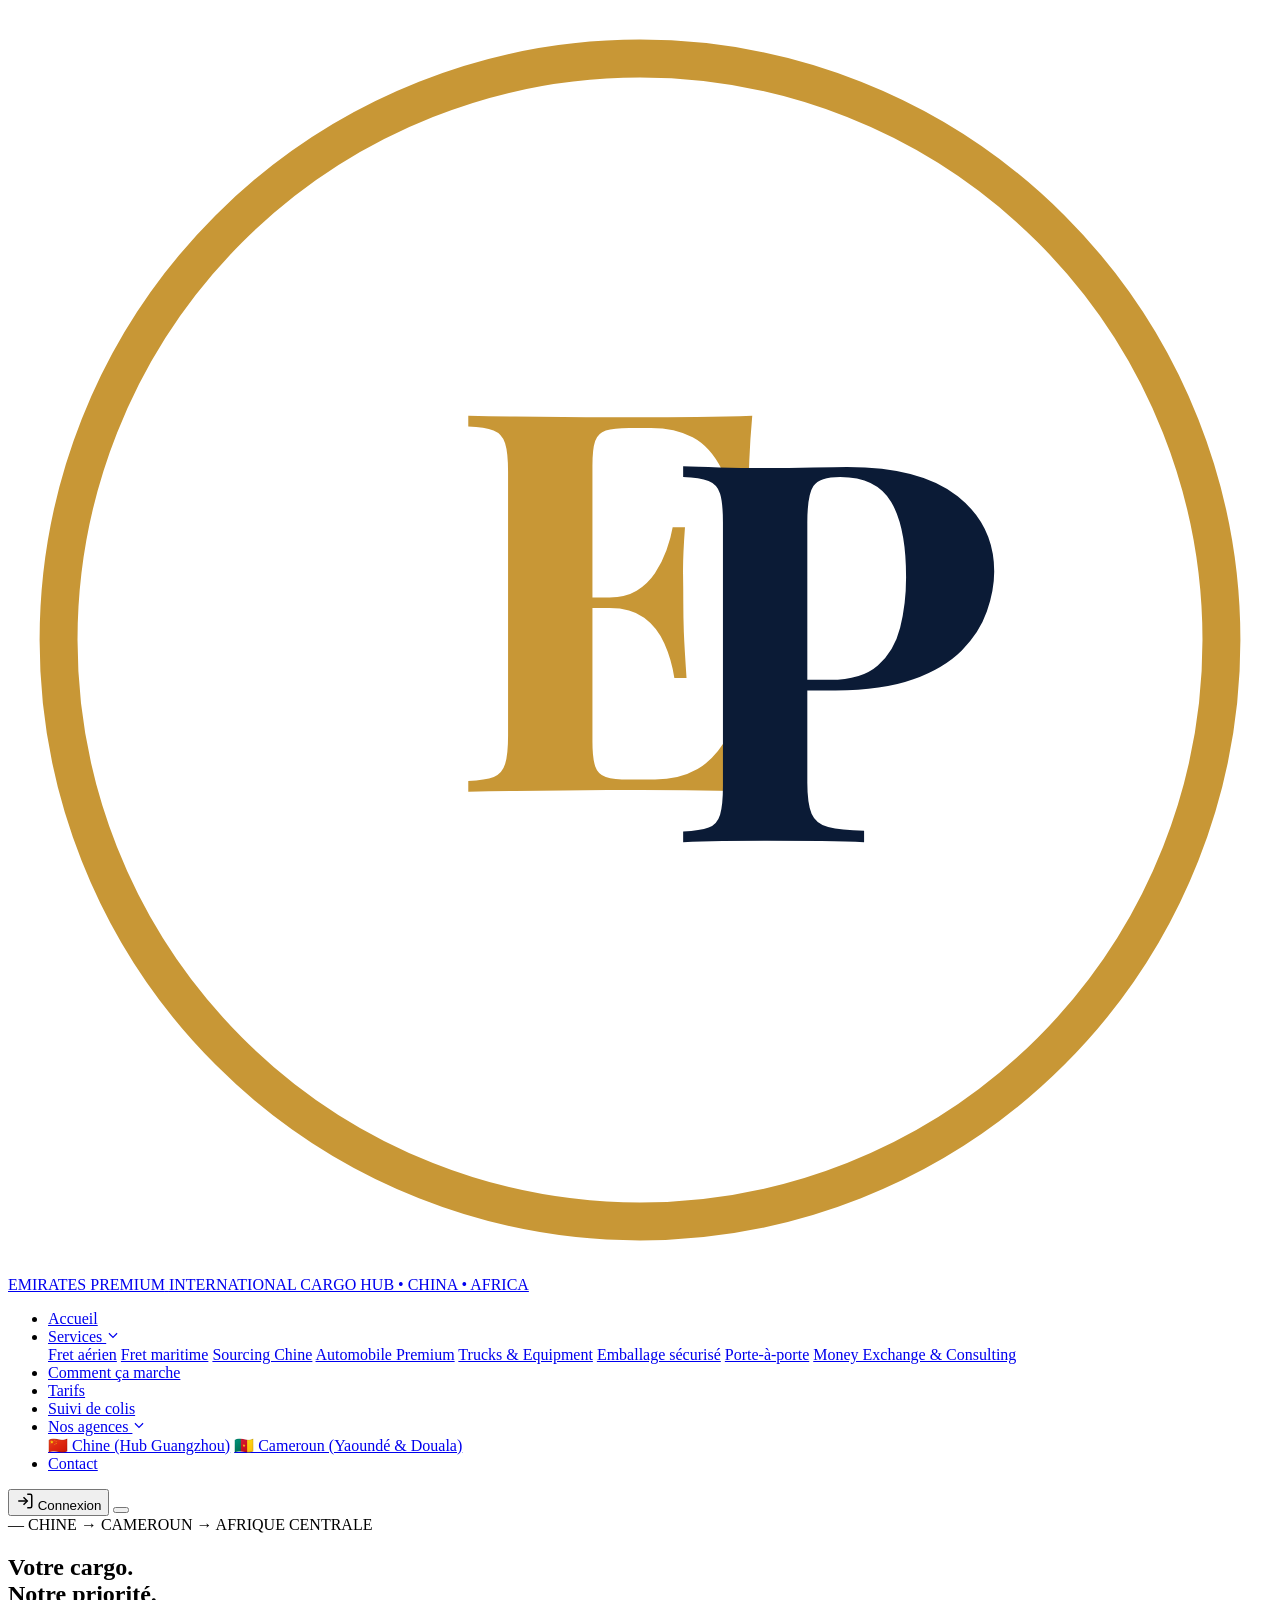
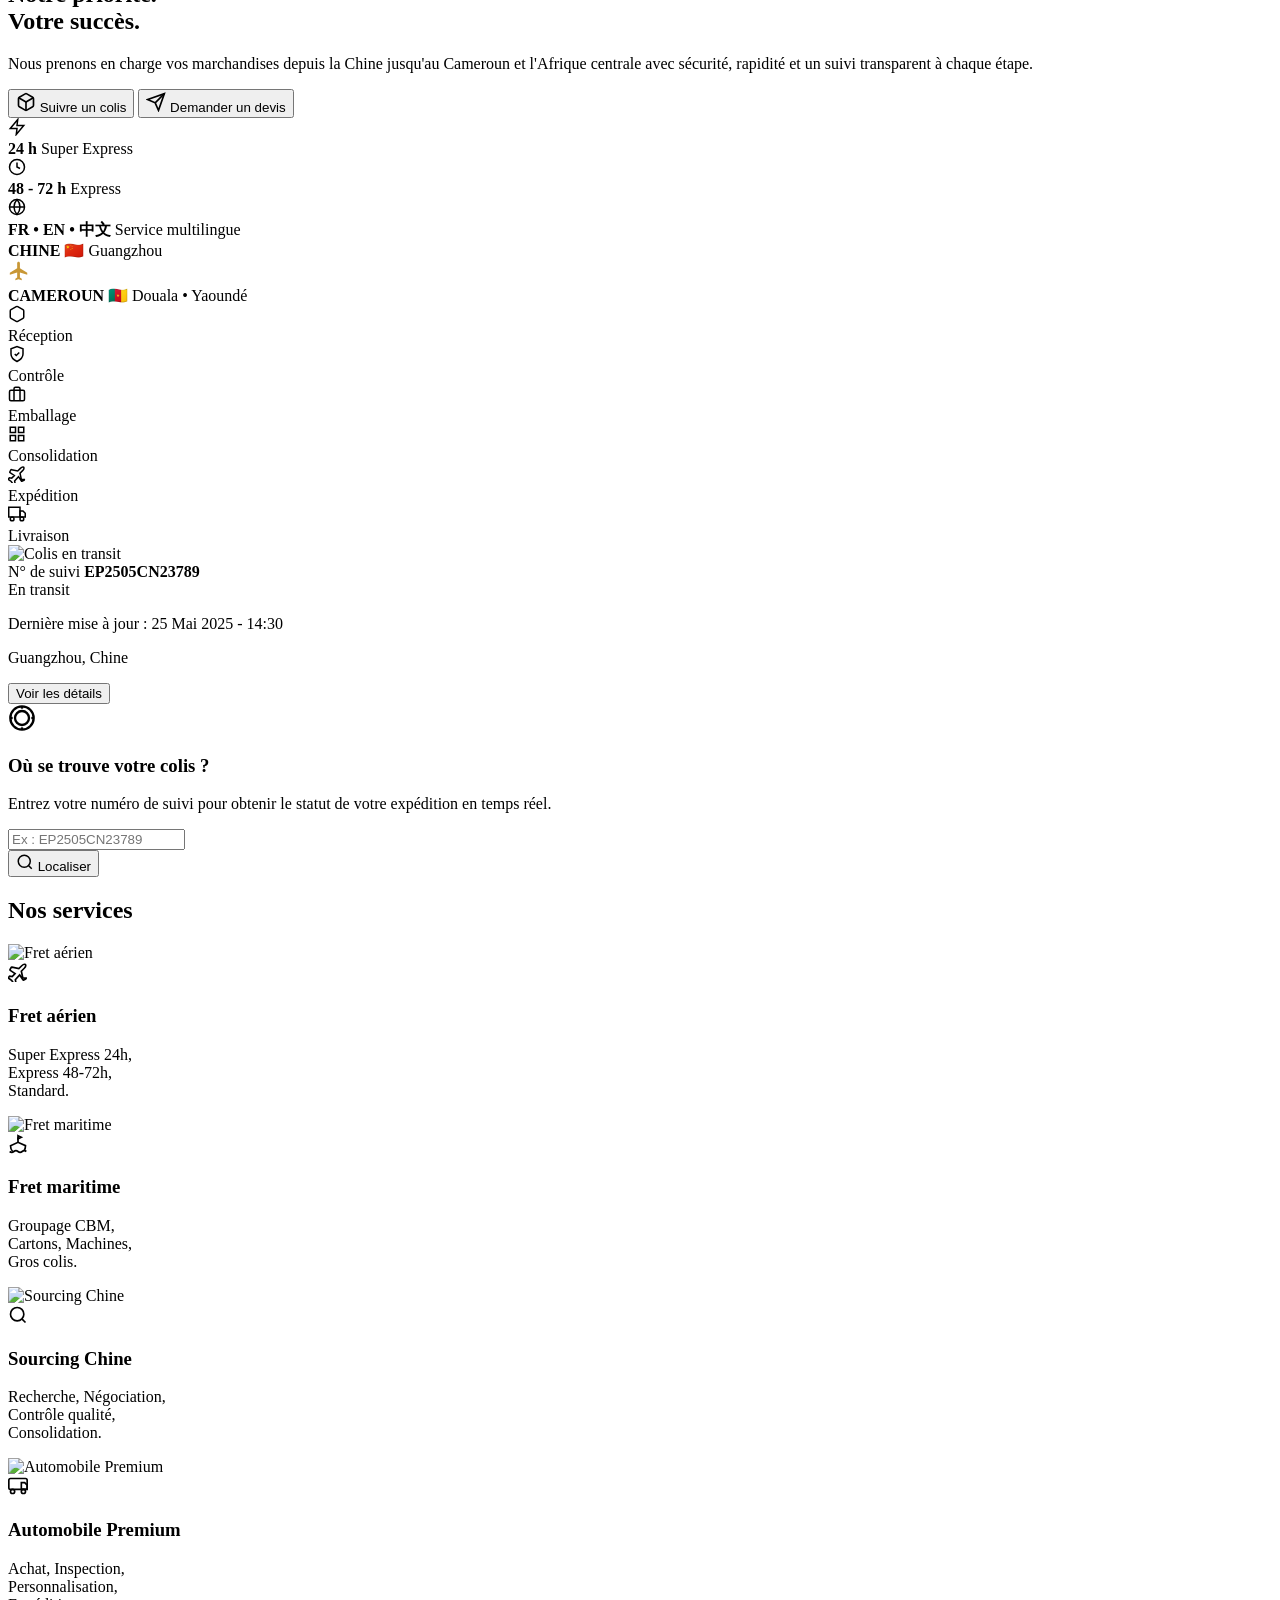
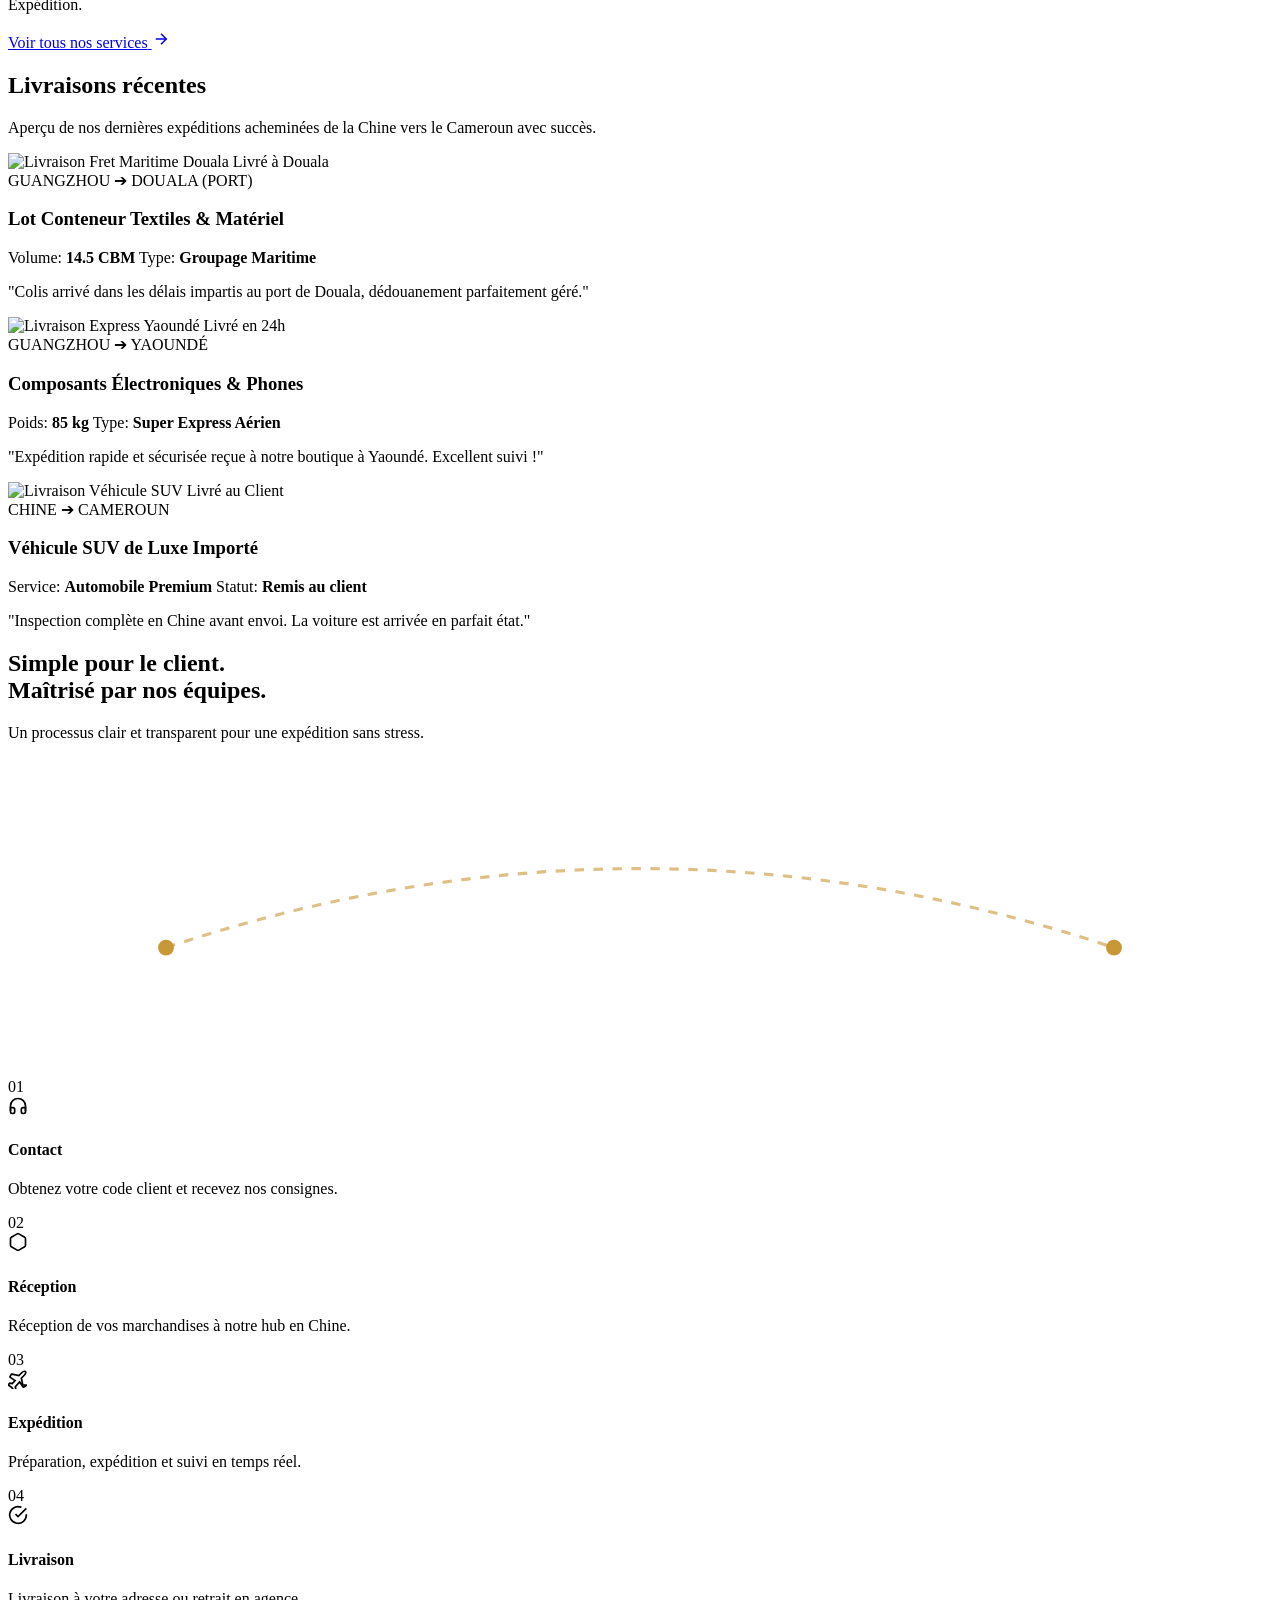
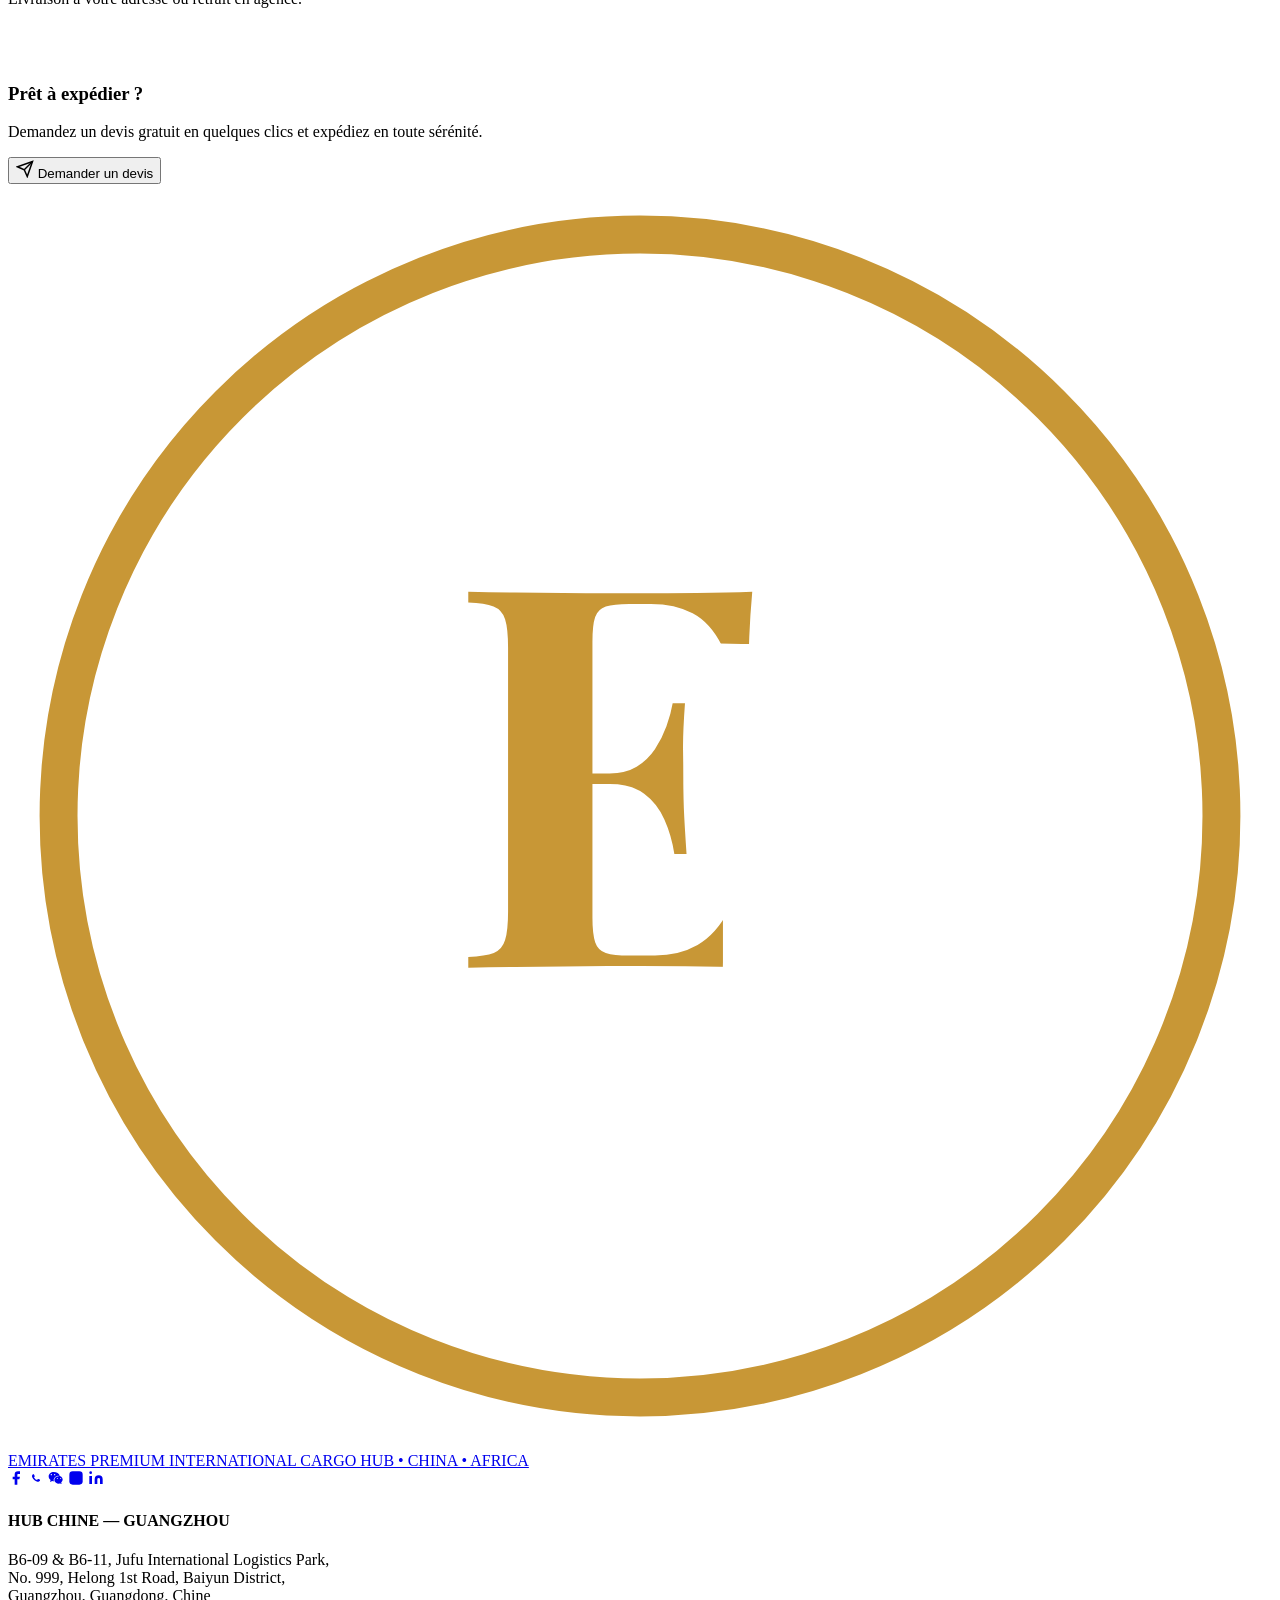
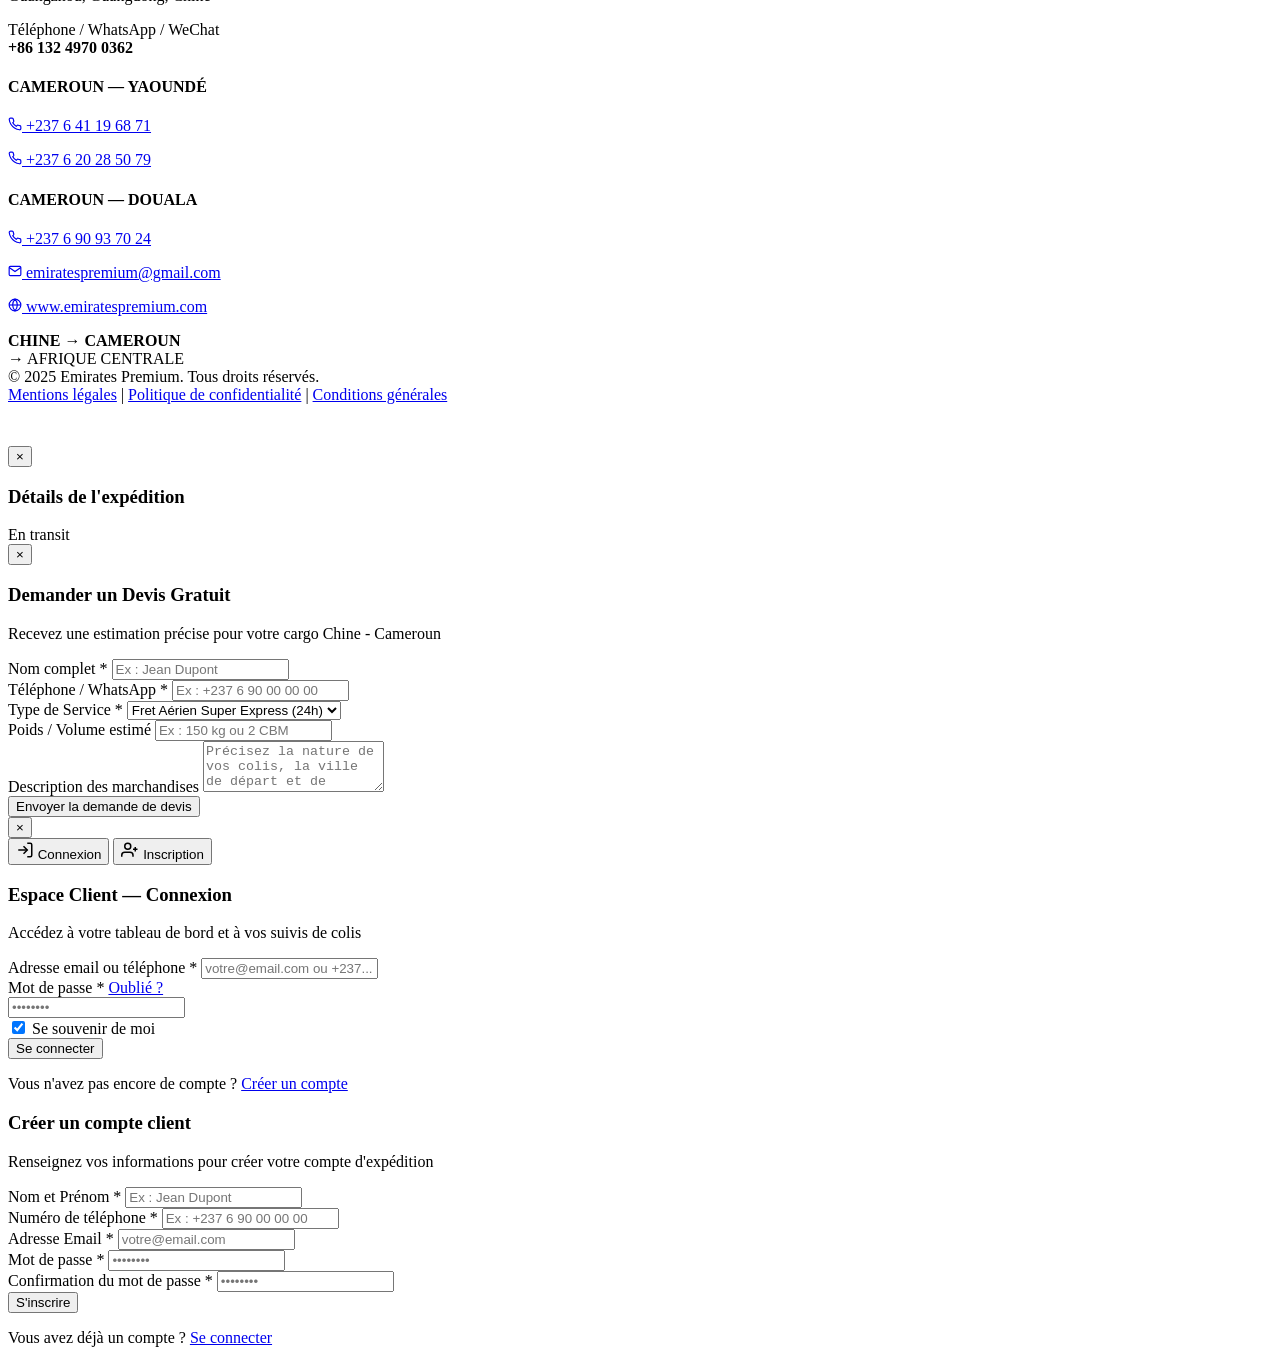
==== index.html @ 415ed6c8 "Add files via upload" ====
<!DOCTYPE html>
<html lang="fr">
<head>
  <meta charset="UTF-8">
  <meta name="viewport" content="width=device-width, initial-scale=1.0">
  <title>Emirates Premium - International Cargo Hub | Chine - Cameroun - Afrique Centrale</title>
  <meta name="description" content="Transit et fret de marchandises Chine-Cameroun et Afrique Centrale. Fret aérien, fret maritime, sourcing, transport automobile et livraison porte-à-porte.">
  
  <!-- Fonts Google -->
  <link rel="preconnect" href="https://fonts.googleapis.com">
  <link rel="preconnect" href="https://fonts.gstatic.com" crossorigin>
  <link href="https://fonts.googleapis.com/css2?family=Playfair+Display:ital,wght@0,600;0,700;0,800;1,600&family=Plus+Jakarta+Sans:wght@400;500;600;700;800&family=Caveat:wght@600&display=swap" rel="stylesheet">
  
  <!-- CSS Principal -->
  <link rel="stylesheet" href="css/style.css">
</head>
<body>

  <!-- ================= HEADER / NAVBAR ================= -->
  <header class="navbar-header" id="navbar">
    <div class="container nav-container">
      <a href="#" class="brand-logo">
        <div class="logo-monogram">
          <svg viewBox="0 0 100 100" class="ep-logo-svg">
            <circle cx="50" cy="50" r="46" fill="none" stroke="#C89736" stroke-width="3"/>
            <text x="35" y="62" font-family="'Playfair Display', serif" font-weight="700" font-size="42" fill="#C89736">E</text>
            <text x="52" y="66" font-family="'Playfair Display', serif" font-weight="700" font-size="42" fill="#0B1B36">P</text>
          </svg>
        </div>
        <div class="logo-text-group">
          <span class="brand-title">EMIRATES PREMIUM</span>
          <span class="brand-subtitle">INTERNATIONAL CARGO HUB • CHINA • AFRICA</span>
        </div>
      </a>

      <nav class="nav-menu" id="navMenu">
        <ul class="nav-list">
          <li class="nav-item active"><a href="index.html" class="nav-link">Accueil</a></li>
          <li class="nav-item dropdown">
            <a href="services.html" class="nav-link">Services <svg class="dropdown-icon" viewBox="0 0 24 24" width="14" height="14"><path fill="none" stroke="currentColor" stroke-width="2" d="M19 9l-7 7-7-7"/></svg></a>
            <div class="dropdown-menu">
              <a href="services.html#fret-aerien">Fret aérien</a>
              <a href="services.html#fret-maritime">Fret maritime</a>
              <a href="services.html#sourcing">Sourcing Chine</a>
              <a href="services.html#automobile">Automobile Premium</a>
              <a href="services.html#trucks">Trucks & Equipment</a>
              <a href="services.html#emballage">Emballage sécurisé</a>
              <a href="services.html#porte-a-porte">Porte-à-porte</a>
              <a href="services.html#consulting">Money Exchange & Consulting</a>
            </div>
          </li>
          <li class="nav-item"><a href="comment-ca-marche.html" class="nav-link">Comment ça marche</a></li>
          <li class="nav-item"><a href="tarifs.html" class="nav-link">Tarifs</a></li>
          <li class="nav-item"><a href="suivi.html" class="nav-link">Suivi de colis</a></li>
          <li class="nav-item dropdown">
            <a href="#" class="nav-link">Nos agences <svg class="dropdown-icon" viewBox="0 0 24 24" width="14" height="14"><path fill="none" stroke="currentColor" stroke-width="2" d="M19 9l-7 7-7-7"/></svg></a>
            <div class="dropdown-menu">
              <a href="adresse-chine.html">🇨🇳 Chine (Hub Guangzhou)</a>
              <a href="agences.html">🇨🇲 Cameroun (Yaoundé & Douala)</a>
            </div>
          </li>
          <li class="nav-item"><a href="#contact" class="nav-link">Contact</a></li>
        </ul>
      </nav>

      <div class="nav-actions">
        <button class="btn btn-navy btn-espace" id="btnConnexion" onclick="openAuthModal('login')">
          <svg viewBox="0 0 24 24" width="18" height="18" fill="none" stroke="currentColor" stroke-width="2"><path d="M15 3h4a2 2 0 0 1 2 2v14a2 2 0 0 1-2 2h-4"/><polyline points="10 17 15 12 10 7"/><line x1="15" y1="12" x2="3" y2="12"/></svg>
          <span>Connexion</span>
        </button>
        <button class="mobile-toggle" id="mobileToggle" aria-label="Toggle navigation">
          <span></span><span></span><span></span>
        </button>
      </div>
    </div>
  </header>

  <!-- ================= HERO SECTION ================= -->
  <section class="hero-section" id="accueil">
    <div class="hero-bg-overlay"></div>
    <div class="container hero-container">
      <div class="hero-grid">
        
        <!-- Left Hero Content -->
        <div class="hero-content">
          <div class="route-badge">
            <span class="dash">—</span> CHINE <span class="arrow">→</span> CAMEROUN <span class="arrow">→</span> AFRIQUE CENTRALE
          </div>

          <h1 class="hero-title">
            Votre cargo.<br>
            Notre priorité.<br>
            <span class="text-gold-gradient">Votre succès.</span>
          </h1>

          <p class="hero-description">
            Nous prenons en charge vos marchandises depuis la Chine jusqu'au Cameroun et l'Afrique centrale avec sécurité, rapidité et un suivi transparent à chaque étape.
          </p>

          <div class="hero-cta-group">
            <button class="btn btn-gold btn-hero" onclick="scrollToSearch()">
              <svg viewBox="0 0 24 24" width="20" height="20" fill="none" stroke="currentColor" stroke-width="2"><path d="M21 16V8a2 2 0 0 0-1-1.73l-7-4a2 2 0 0 0-2 0l-7 4A2 2 0 0 0 3 8v8a2 2 0 0 0 1 1.73l7 4a2 2 0 0 0 2 0l7-4A2 2 0 0 0 21 16z"/><polyline points="3.27 6.96 12 12.01 20.73 6.96"/><line x1="12" y1="22.08" x2="12" y2="12"/></svg>
              <span>Suivre un colis</span>
            </button>
            <button class="btn btn-outline-hero" onclick="openDevisModal()">
              <svg viewBox="0 0 24 24" width="20" height="20" fill="none" stroke="currentColor" stroke-width="2"><line x1="22" y1="2" x2="11" y2="13"/><polygon points="22 2 15 22 11 13 2 9 22 2"/></svg>
              <span>Demander un devis</span>
            </button>
          </div>

          <div class="hero-features-bar">
            <div class="feature-item">
              <div class="feature-icon-circle">
                <svg viewBox="0 0 24 24" width="18" height="18" fill="none" stroke="currentColor" stroke-width="2"><polygon points="13 2 3 14 12 14 11 22 21 10 12 10 13 2"/></svg>
              </div>
              <div class="feature-info">
                <strong>24 h</strong>
                <span>Super Express</span>
              </div>
            </div>
            
            <div class="feature-item">
              <div class="feature-icon-circle">
                <svg viewBox="0 0 24 24" width="18" height="18" fill="none" stroke="currentColor" stroke-width="2"><circle cx="12" cy="12" r="10"/><polyline points="12 6 12 12 16 14"/></svg>
              </div>
              <div class="feature-info">
                <strong>48 - 72 h</strong>
                <span>Express</span>
              </div>
            </div>

            <div class="feature-item">
              <div class="feature-icon-circle">
                <svg viewBox="0 0 24 24" width="18" height="18" fill="none" stroke="currentColor" stroke-width="2"><circle cx="12" cy="12" r="10"/><line x1="2" y1="12" x2="22" y2="12"/><path d="M12 2a15.3 15.3 0 0 1 4 10 15.3 15.3 0 0 1-4 10 15.3 15.3 0 0 1-4-10 15.3 15.3 0 0 1 4-10z"/></svg>
              </div>
              <div class="feature-info">
                <strong>FR • EN • 中文</strong>
                <span>Service multilingue</span>
              </div>
            </div>
          </div>
        </div>

        <!-- Right Hero Floating Tracking Card Widget -->
        <div class="hero-widget-wrapper">
          <div class="tracking-card-widget">
            
            <!-- Route Header Banner -->
            <div class="widget-route-header">
              <div class="route-point">
                <strong>CHINE 🇨🇳</strong>
                <span class="city">Guangzhou</span>
              </div>
              <div class="route-flight-path">
                <span class="dots"></span>
                <div class="plane-badge">
                  <svg viewBox="0 0 24 24" width="22" height="22" fill="#C89736"><path d="M21 16v-2l-8-5V3.5c0-.83-.67-1.5-1.5-1.5S10 2.67 10 3.5V9l-8 5v2l8-2.5V19l-2 1.5V22l3.5-1 3.5 1v-1.5L13 19v-5.5l8 2.5z"/></svg>
                </div>
                <span class="dots"></span>
              </div>
              <div class="route-point align-right">
                <strong>CAMEROUN 🇨🇲</strong>
                <span class="city">Douala • Yaoundé</span>
              </div>
            </div>

            <!-- Steps Icon Bar -->
            <div class="widget-steps-bar">
              <div class="step-icon-item active">
                <div class="icon-box"><svg viewBox="0 0 24 24" width="18" height="18" fill="none" stroke="currentColor" stroke-width="2"><path d="M21 16V8a2 2 0 0 0-1-1.73l-7-4a2 2 0 0 0-2 0l-7 4A2 2 0 0 0 3 8v8a2 2 0 0 0 1 1.73l7 4a2 2 0 0 0 2 0l7-4A2 2 0 0 0 21 16z"/></svg></div>
                <span>Réception</span>
              </div>
              <div class="step-icon-item active">
                <div class="icon-box"><svg viewBox="0 0 24 24" width="18" height="18" fill="none" stroke="currentColor" stroke-width="2"><path d="M12 22s8-4 8-10V5l-8-3-8 3v7c0 6 8 10 8 10z"/><polyline points="9 12 11 14 15 10"/></svg></div>
                <span>Contrôle</span>
              </div>
              <div class="step-icon-item active">
                <div class="icon-box"><svg viewBox="0 0 24 24" width="18" height="18" fill="none" stroke="currentColor" stroke-width="2"><rect x="2" y="7" width="20" height="14" rx="2" ry="2"/><path d="M16 21V5a2 2 0 0 0-2-2h-4a2 2 0 0 0-2 2v16"/></svg></div>
                <span>Emballage</span>
              </div>
              <div class="step-icon-item active">
                <div class="icon-box"><svg viewBox="0 0 24 24" width="18" height="18" fill="none" stroke="currentColor" stroke-width="2"><rect x="3" y="3" width="7" height="7"/><rect x="14" y="3" width="7" height="7"/><rect x="14" y="14" width="7" height="7"/><rect x="3" y="14" width="7" height="7"/></svg></div>
                <span>Consolidation</span>
              </div>
              <div class="step-icon-item current">
                <div class="icon-box"><svg viewBox="0 0 24 24" width="18" height="18" fill="none" stroke="currentColor" stroke-width="2"><path d="M17.8 19.2L16 11l3.5-3.5C21 6 21.5 4 21 3c-1-.5-3 0-4.5 1.5L13 8 4.8 6.2c-.5-.1-.9.1-1.1.5l-1.2 2.3c-.2.4-.1.9.2 1.1L8.5 14 5 17.5l-2.5-.5c-.4-.1-.8.1-1 .4l-.8 1c-.3.3-.2.8.1 1.1l3.5 2.5 2.5 3.5c.3.3.8.4 1.1.1l1-.8c.3-.2.5-.6.4-1l-.5-2.5L14 15.5l3.9 5.8c.2.3.7.4 1.1.2l2.3-1.2c.4-.2.6-.6.5-1.1z"/></svg></div>
                <span>Expédition</span>
              </div>
              <div class="step-icon-item">
                <div class="icon-box"><svg viewBox="0 0 24 24" width="18" height="18" fill="none" stroke="currentColor" stroke-width="2"><rect x="1" y="3" width="15" height="13"/><polygon points="16 8 20 8 23 11 23 16 16 16 16 8"/><circle cx="5.5" cy="18.5" r="2.5"/><circle cx="18.5" cy="18.5" r="2.5"/></svg></div>
                <span>Livraison</span>
              </div>
            </div>

            <!-- Active Shipment Status Card Snippet -->
            <div class="shipment-snippet">
              <div class="snippet-thumb">
                <img src="assets/images/cargo_ship_thumb.jpg" alt="Colis en transit" width="90" height="90">
              </div>
              <div class="snippet-details">
                <div class="snippet-header">
                  <div class="code-wrap">
                    <span class="label">N° de suivi</span>
                    <strong class="code">EP2505CN23789</strong>
                  </div>
                  <span class="badge-status">En transit</span>
                </div>
                <p class="last-update">Dernière mise à jour : 25 Mai 2025 - 14:30</p>
                <p class="update-location">Guangzhou, Chine</p>
              </div>
              <button class="btn btn-navy btn-sm btn-details" onclick="openDetailsModal('EP2505CN23789')">
                Voir les détails
              </button>
            </div>

          </div>
        </div>

      </div>
    </div>
  </section>

  <!-- ================= FLOATING SEARCH BAR SECTION ================= -->
  <div class="floating-search-wrapper" id="suivi">
    <div class="container">
      <div class="floating-search-card">
        <div class="search-icon-circle">
          <svg viewBox="0 0 24 24" width="28" height="28" fill="none" stroke="currentColor" stroke-width="2"><circle cx="12" cy="12" r="10"/><circle cx="12" cy="12" r="6"/><line x1="12" y1="2" x2="12" y2="4"/><line x1="12" y1="20" x2="12" y2="22"/><line x1="2" y1="12" x2="4" y2="12"/><line x1="20" y1="12" x2="22" y2="12"/></svg>
        </div>
        <div class="search-text">
          <h3>Où se trouve votre colis ?</h3>
          <p>Entrez votre numéro de suivi pour obtenir le statut de votre expédition en temps réel.</p>
        </div>
        <form class="search-form" onsubmit="handleSearch(event)">
          <div class="input-wrap">
            <input type="text" id="trackingInput" placeholder="Ex : EP2505CN23789" required autocomplete="off">
          </div>
          <button type="submit" class="btn btn-gold btn-search">
            <svg viewBox="0 0 24 24" width="18" height="18" fill="none" stroke="currentColor" stroke-width="2"><circle cx="11" cy="11" r="8"/><line x1="21" y1="21" x2="16.65" y2="16.65"/></svg>
            <span>Localiser</span>
          </button>
        </form>
      </div>
    </div>
  </div>

  <!-- ================= NOS SERVICES SECTION ================= -->
  <section class="services-section" id="services">
    <div class="container">
      
      <div class="section-title-wrap">
        <h2 class="section-title">Nos services</h2>
        <div class="title-underline"></div>
      </div>

      <div class="services-grid">
        
        <!-- Card 1: Fret aérien -->
        <div class="service-card">
          <div class="card-media">
            <img src="assets/images/service_air.jpg" alt="Fret aérien">
            <div class="card-badge-icon">
              <svg viewBox="0 0 24 24" width="20" height="20" fill="none" stroke="currentColor" stroke-width="2"><path d="M17.8 19.2L16 11l3.5-3.5C21 6 21.5 4 21 3c-1-.5-3 0-4.5 1.5L13 8 4.8 6.2c-.5-.1-.9.1-1.1.5l-1.2 2.3c-.2.4-.1.9.2 1.1L8.5 14 5 17.5l-2.5-.5c-.4-.1-.8.1-1 .4l-.8 1c-.3.3-.2.8.1 1.1l3.5 2.5 2.5 3.5c.3.3.8.4 1.1.1l1-.8c.3-.2.5-.6.4-1l-.5-2.5L14 15.5l3.9 5.8c.2.3.7.4 1.1.2l2.3-1.2c.4-.2.6-.6.5-1.1z"/></svg>
            </div>
          </div>
          <div class="card-body">
            <h3 class="card-title">Fret aérien</h3>
            <p class="card-text">Super Express 24h,<br>Express 48-72h,<br>Standard.</p>
          </div>
        </div>

        <!-- Card 2: Fret maritime -->
        <div class="service-card">
          <div class="card-media">
            <img src="assets/images/service_sea.jpg" alt="Fret maritime">
            <div class="card-badge-icon">
              <svg viewBox="0 0 24 24" width="20" height="20" fill="none" stroke="currentColor" stroke-width="2"><path d="M2 21c.6.5 1.2 1 2.5 1 2.5 0 2.5-2 5-2 2.5 0 2.5 2 5 2 2.5 0 2.5-2 5-2 1.3 0 1.9.5 2.5 1"/><path d="M19.38 20A11.6 11.6 0 0 0 21 14l-9-4-9 4c0 2.9 1 5.4 2.62 7"/><path d="M12 10V4"/><polygon points="12 2 16 4 12 6 12 2"/></svg>
            </div>
          </div>
          <div class="card-body">
            <h3 class="card-title">Fret maritime</h3>
            <p class="card-text">Groupage CBM,<br>Cartons, Machines,<br>Gros colis.</p>
          </div>
        </div>

        <!-- Card 3: Sourcing Chine -->
        <div class="service-card">
          <div class="card-media">
            <img src="assets/images/service_sourcing.jpg" alt="Sourcing Chine">
            <div class="card-badge-icon">
              <svg viewBox="0 0 24 24" width="20" height="20" fill="none" stroke="currentColor" stroke-width="2"><circle cx="11" cy="11" r="8"/><line x1="21" y1="21" x2="16.65" y2="16.65"/></svg>
            </div>
          </div>
          <div class="card-body">
            <h3 class="card-title">Sourcing Chine</h3>
            <p class="card-text">Recherche, Négociation,<br>Contrôle qualité,<br>Consolidation.</p>
          </div>
        </div>

        <!-- Card 4: Automobile Premium -->
        <div class="service-card">
          <div class="card-media">
            <img src="assets/images/service_auto.jpg" alt="Automobile Premium">
            <div class="card-badge-icon">
              <svg viewBox="0 0 24 24" width="20" height="20" fill="none" stroke="currentColor" stroke-width="2"><rect x="1" y="3" width="22" height="13" rx="2"/><polygon points="16 8 20 8 23 11 23 16 16 16 16 8"/><circle cx="5.5" cy="18.5" r="2.5"/><circle cx="18.5" cy="18.5" r="2.5"/></svg>
            </div>
          </div>
          <div class="card-body">
            <h3 class="card-title">Automobile Premium</h3>
            <p class="card-text">Achat, Inspection,<br>Personnalisation,<br>Expédition.</p>
          </div>
        </div>

      </div>

      <!-- Button Voir Tous Nos Services -->
      <div class="services-more-wrap">
        <a href="services.html" class="btn btn-gold btn-voir-plus">
          <span>Voir tous nos services</span>
          <svg viewBox="0 0 24 24" width="18" height="18" fill="none" stroke="currentColor" stroke-width="2"><line x1="5" y1="12" x2="19" y2="12"/><polyline points="12 5 19 12 12 19"/></svg>
        </a>
      </div>

    </div>
  </section>

  <!-- ================= LIVRAISONS RÉCENTES SECTION ================= -->
  <section class="deliveries-section">
    <div class="container">
      <div class="section-title-wrap">
        <h2 class="section-title">Livraisons récentes</h2>
        <p style="color: var(--color-gray-500); margin-top: 8px;">Aperçu de nos dernières expéditions acheminées de la Chine vers le Cameroun avec succès.</p>
        <div class="title-underline"></div>
      </div>

      <div class="deliveries-grid">
        <!-- Delivery Card 1 -->
        <div class="delivery-card">
          <div class="delivery-media">
            <img src="assets/images/service_sea.jpg" alt="Livraison Fret Maritime Douala">
            <span class="delivery-badge-status">Livré à Douala</span>
          </div>
          <div class="delivery-content">
            <div>
              <span class="delivery-route-tag">GUANGZHOU ➔ DOUALA (PORT)</span>
              <h3 class="delivery-title">Lot Conteneur Textiles & Matériel</h3>
              <div class="delivery-meta">
                <span>Volume: <strong>14.5 CBM</strong></span>
                <span>Type: <strong>Groupage Maritime</strong></span>
              </div>
            </div>
            <p class="delivery-quote">"Colis arrivé dans les délais impartis au port de Douala, dédouanement parfaitement géré."</p>
          </div>
        </div>

        <!-- Delivery Card 2 -->
        <div class="delivery-card">
          <div class="delivery-media">
            <img src="assets/images/service_air.jpg" alt="Livraison Express Yaoundé">
            <span class="delivery-badge-status gold">Livré en 24h</span>
          </div>
          <div class="delivery-content">
            <div>
              <span class="delivery-route-tag">GUANGZHOU ➔ YAOUNDÉ</span>
              <h3 class="delivery-title">Composants Électroniques & Phones</h3>
              <div class="delivery-meta">
                <span>Poids: <strong>85 kg</strong></span>
                <span>Type: <strong>Super Express Aérien</strong></span>
              </div>
            </div>
            <p class="delivery-quote">"Expédition rapide et sécurisée reçue à notre boutique à Yaoundé. Excellent suivi !"</p>
          </div>
        </div>

        <!-- Delivery Card 3 -->
        <div class="delivery-card">
          <div class="delivery-media">
            <img src="assets/images/service_auto.jpg" alt="Livraison Véhicule SUV">
            <span class="delivery-badge-status">Livré au Client</span>
          </div>
          <div class="delivery-content">
            <div>
              <span class="delivery-route-tag">CHINE ➔ CAMEROUN</span>
              <h3 class="delivery-title">Véhicule SUV de Luxe Importé</h3>
              <div class="delivery-meta">
                <span>Service: <strong>Automobile Premium</strong></span>
                <span>Statut: <strong>Remis au client</strong></span>
              </div>
            </div>
            <p class="delivery-quote">"Inspection complète en Chine avant envoi. La voiture est arrivée en parfait état."</p>
          </div>
        </div>
      </div>

    </div>
  </section>

  <!-- ================= PROCESS TIMELINE SECTION ================= -->
  <section class="process-section">
    <div class="container">
      <div class="process-layout">
        
        <!-- Left Title Box -->
        <div class="process-header">
          <h2 class="process-title">
            Simple pour le client.<br>
            <span class="text-gold">Maîtrisé par nos équipes.</span>
          </h2>
          <p class="process-desc">
            Un processus clair et transparent pour une expédition sans stress.
          </p>
        </div>

        <!-- Right Timeline Steps & World Map -->
        <div class="process-timeline-wrap">
          
          <!-- Background Map Arc Illustration SVG -->
          <svg class="world-map-svg" viewBox="0 0 800 200" preserveAspectRatio="none">
            <path d="M100,120 Q 400,20 700,120" fill="none" stroke="#C89736" stroke-dasharray="6,6" stroke-width="2" opacity="0.6"/>
            <!-- Guangzhou node -->
            <circle cx="100" cy="120" r="5" fill="#C89736"/>
            <text x="115" y="125" fill="#ffffff" font-size="12" font-weight="600">Guangzhou</text>
            <!-- Cameroon node -->
            <circle cx="700" cy="120" r="5" fill="#C89736"/>
            <text x="715" y="125" fill="#ffffff" font-size="12" font-weight="600">Cameroun</text>
          </svg>

          <div class="process-steps-grid">
            
            <!-- Step 01 -->
            <div class="step-card">
              <div class="step-badge">
                <span class="num">01</span>
                <div class="step-icon">
                  <svg viewBox="0 0 24 24" width="20" height="20" fill="none" stroke="currentColor" stroke-width="2"><path d="M3 18v-6a9 9 0 0 1 18 0v6"/><path d="M21 19a2 2 0 0 1-2 2h-1a2 2 0 0 1-2-2v-3a2 2 0 0 1 2-2h3zM3 19a2 2 0 0 0 2 2h1a2 2 0 0 0 2-2v-3a2 2 0 0 0-2-2H3z"/></svg>
                </div>
              </div>
              <h4 class="step-title">Contact</h4>
              <p class="step-text">Obtenez votre code client et recevez nos consignes.</p>
            </div>

            <!-- Step 02 -->
            <div class="step-card">
              <div class="step-badge">
                <span class="num">02</span>
                <div class="step-icon">
                  <svg viewBox="0 0 24 24" width="20" height="20" fill="none" stroke="currentColor" stroke-width="2"><path d="M21 16V8a2 2 0 0 0-1-1.73l-7-4a2 2 0 0 0-2 0l-7 4A2 2 0 0 0 3 8v8a2 2 0 0 0 1 1.73l7 4a2 2 0 0 0 2 0l7-4A2 2 0 0 0 21 16z"/></svg>
                </div>
              </div>
              <h4 class="step-title">Réception</h4>
              <p class="step-text">Réception de vos marchandises à notre hub en Chine.</p>
            </div>

            <!-- Step 03 -->
            <div class="step-card">
              <div class="step-badge">
                <span class="num">03</span>
                <div class="step-icon">
                  <svg viewBox="0 0 24 24" width="20" height="20" fill="none" stroke="currentColor" stroke-width="2"><path d="M17.8 19.2L16 11l3.5-3.5C21 6 21.5 4 21 3c-1-.5-3 0-4.5 1.5L13 8 4.8 6.2c-.5-.1-.9.1-1.1.5l-1.2 2.3c-.2.4-.1.9.2 1.1L8.5 14 5 17.5l-2.5-.5c-.4-.1-.8.1-1 .4l-.8 1c-.3.3-.2.8.1 1.1l3.5 2.5 2.5 3.5c.3.3.8.4 1.1.1l1-.8c.3-.2.5-.6.4-1l-.5-2.5L14 15.5l3.9 5.8c.2.3.7.4 1.1.2l2.3-1.2c.4-.2.6-.6.5-1.1z"/></svg>
                </div>
              </div>
              <h4 class="step-title">Expédition</h4>
              <p class="step-text">Préparation, expédition et suivi en temps réel.</p>
            </div>

            <!-- Step 04 -->
            <div class="step-card">
              <div class="step-badge">
                <span class="num">04</span>
                <div class="step-icon">
                  <svg viewBox="0 0 24 24" width="20" height="20" fill="none" stroke="currentColor" stroke-width="2"><path d="M22 11.08V12a10 10 0 1 1-5.93-9.14"/><polyline points="22 4 12 14.01 9 11.01"/></svg>
                </div>
              </div>
              <h4 class="step-title">Livraison</h4>
              <p class="step-text">Livraison à votre adresse ou retrait en agence.</p>
            </div>

          </div>

        </div>

      </div>
    </div>
  </section>

  <!-- ================= CTA BANNER SECTION ================= -->
  <section class="cta-banner" id="tarifs">
    <div class="container">
      <div class="cta-banner-inner">
        <div class="cta-left">
          <div class="cta-package-icon">
            <svg viewBox="0 0 24 24" width="36" height="36" fill="none" stroke="#FFFFFF" stroke-width="2"><path d="M21 16V8a2 2 0 0 0-1-1.73l-7-4a2 2 0 0 0-2 0l-7 4A2 2 0 0 0 3 8v8a2 2 0 0 0 1 1.73l7 4a2 2 0 0 0 2 0l7-4A2 2 0 0 0 21 16z"/><polyline points="3.27 6.96 12 12.01 20.73 6.96"/><line x1="12" y1="22.08" x2="12" y2="12"/></svg>
          </div>
          <div class="cta-text-group">
            <h3>Prêt à expédier ?</h3>
            <p>Demandez un devis gratuit en quelques clics et expédiez en toute sérénité.</p>
          </div>
        </div>
        <div class="cta-right">
          <button class="btn btn-navy btn-cta" onclick="openDevisModal()">
            <svg viewBox="0 0 24 24" width="18" height="18" fill="none" stroke="currentColor" stroke-width="2"><line x1="22" y1="2" x2="11" y2="13"/><polygon points="22 2 15 22 11 13 2 9 22 2"/></svg>
            <span>Demander un devis</span>
          </button>
        </div>
      </div>
    </div>
  </section>

  <!-- ================= FOOTER SECTION ================= -->
  <footer class="site-footer" id="contact">
    <div class="container">
      <div class="footer-grid">
        
        <!-- Col 1: Brand & Socials -->
        <div class="footer-col footer-brand-col">
          <a href="#" class="brand-logo footer-logo">
            <div class="logo-monogram">
              <svg viewBox="0 0 100 100" class="ep-logo-svg">
                <circle cx="50" cy="50" r="46" fill="none" stroke="#C89736" stroke-width="3"/>
                <text x="35" y="62" font-family="'Playfair Display', serif" font-weight="700" font-size="42" fill="#C89736">E</text>
                <text x="52" y="66" font-family="'Playfair Display', serif" font-weight="700" font-size="42" fill="#FFFFFF">P</text>
              </svg>
            </div>
            <div class="logo-text-group">
              <span class="brand-title light">EMIRATES PREMIUM</span>
              <span class="brand-subtitle light">INTERNATIONAL CARGO HUB • CHINA • AFRICA</span>
            </div>
          </a>

          <div class="social-links">
            <a href="#" class="social-icon" aria-label="Facebook"><svg viewBox="0 0 24 24" width="16" height="16" fill="currentColor"><path d="M18 2h-3a5 5 0 0 0-5 5v3H7v4h3v8h4v-8h3l1-4h-4V7a1 1 0 0 1 1-1h3z"/></svg></a>
            <a href="https://wa.me/8613249700362" class="social-icon" aria-label="WhatsApp"><svg viewBox="0 0 24 24" width="16" height="16" fill="currentColor"><path d="M17.472 14.382c-.297-.149-1.758-.867-2.03-.967-.273-.099-.471-.148-.67.15-.197.297-.767.966-.94 1.164-.173.199-.347.223-.644.075-.297-.15-1.255-.463-2.39-1.475-.883-.788-1.48-1.761-1.653-2.059-.173-.297-.018-.458.13-.606.134-.133.298-.347.446-.521.151-.172.2-.296.3-.495.099-.198.05-.372-.025-.521-.075-.148-.669-1.611-.916-2.206-.242-.579-.487-.501-.669-.51l-.57-.01c-.198 0-.52.074-.792.372s-1.04 1.016-1.04 2.479 1.065 2.876 1.213 3.074c.149.198 2.095 3.2 5.076 4.487.709.306 1.263.489 1.694.626.712.226 1.36.194 1.872.118.572-.085 1.758-.719 2.006-1.413.248-.695.248-1.29.173-1.414-.074-.124-.272-.198-.57-.347z"/></svg></a>
            <a href="#" class="social-icon" aria-label="WeChat"><svg viewBox="0 0 24 24" width="16" height="16" fill="currentColor"><path d="M8.5 3C4.36 3 1 6.02 1 9.75c0 2.15 1.12 4.07 2.88 5.34L3 18l3.41-1.37c.67.18 1.38.28 2.09.28.2 0 .4 0 .6-.02C8.74 16.27 8.5 15.65 8.5 15c0-3.59 3.58-6.5 8-6.5.42 0 .83.03 1.23.09C16.89 5.33 13.06 3 8.5 3zm1.5 5a1 1 0 1 1 0-2 1 1 0 0 1 0 2zm-5 0a1 1 0 1 1 0-2 1 1 0 0 1 0 2zm11.5 1.5c-3.87 0-7 2.46-7 5.5s3.13 5.5 7 5.5c.62 0 1.23-.08 1.81-.23L20.5 21l-.73-2.43c1.37-1.07 2.23-2.6 2.23-4.32 0-3.04-3.13-5.5-7-5.5zm-2.5 4a.75.75 0 1 1 0-1.5.75.75 0 0 1 0 1.5zm5 0a.75.75 0 1 1 0-1.5.75.75 0 0 1 0 1.5z"/></svg></a>
            <a href="#" class="social-icon" aria-label="Instagram"><svg viewBox="0 0 24 24" width="16" height="16" fill="currentColor"><rect x="2" y="2" width="20" height="20" rx="5" ry="5"/><path d="M16 11.37A4 4 0 1 1 12.63 8 4 4 0 0 1 16 11.37z"/><line x1="17.5" y1="6.5" x2="17.51" y2="6.5"/></svg></a>
            <a href="#" class="social-icon" aria-label="LinkedIn"><svg viewBox="0 0 24 24" width="16" height="16" fill="currentColor"><path d="M16 8a6 6 0 0 1 6 6v7h-4v-7a2 2 0 0 0-2-2 2 2 0 0 0-2 2v7h-4v-7a6 6 0 0 1 6-6z"/><rect x="2" y="9" width="4" height="12"/><circle cx="4" cy="4" r="2"/></svg></a>
          </div>
        </div>

        <!-- Col 2: HUB CHINE -->
        <div class="footer-col" id="adresse">
          <h4 class="footer-title">HUB CHINE — GUANGZHOU</h4>
          <p class="footer-address">
            B6-09 & B6-11, Jufu International Logistics Park,<br>
            No. 999, Helong 1st Road, Baiyun District,<br>
            Guangzhou, Guangdong, Chine
          </p>
          <p class="footer-contact-item">
            <span class="label">Téléphone / WhatsApp / WeChat</span><br>
            <strong class="phone-link">+86 132 4970 0362</strong>
          </p>
        </div>

        <!-- Col 3: CAMEROUN - YAOUNDÉ -->
        <div class="footer-col">
          <h4 class="footer-title">CAMEROUN — YAOUNDÉ</h4>
          <p class="footer-contact-item">
            <a href="tel:+237641196871" class="phone-link"><svg viewBox="0 0 24 24" width="14" height="14" fill="none" stroke="currentColor" stroke-width="2"><path d="M22 16.92v3a2 2 0 0 1-2.18 2 19.79 19.79 0 0 1-8.63-3.07 19.5 19.5 0 0 1-6-6 19.79 19.79 0 0 1-3.07-8.67A2 2 0 0 1 4.11 2h3a2 2 0 0 1 2 1.72 12.84 12.84 0 0 0 .7 2.81 2 2 0 0 1-.45 2.11L8.09 9.91a16 16 0 0 0 6 6l1.27-1.27a2 2 0 0 1 2.11-.45 12.84 12.84 0 0 0 2.81.7A2 2 0 0 1 22 16.92z"/></svg> +237 6 41 19 68 71</a>
          </p>
          <p class="footer-contact-item">
            <a href="tel:+237620285079" class="phone-link"><svg viewBox="0 0 24 24" width="14" height="14" fill="none" stroke="currentColor" stroke-width="2"><path d="M22 16.92v3a2 2 0 0 1-2.18 2 19.79 19.79 0 0 1-8.63-3.07 19.5 19.5 0 0 1-6-6 19.79 19.79 0 0 1-3.07-8.67A2 2 0 0 1 4.11 2h3a2 2 0 0 1 2 1.72 12.84 12.84 0 0 0 .7 2.81 2 2 0 0 1-.45 2.11L8.09 9.91a16 16 0 0 0 6 6l1.27-1.27a2 2 0 0 1 2.11-.45 12.84 12.84 0 0 0 2.81.7A2 2 0 0 1 22 16.92z"/></svg> +237 6 20 28 50 79</a>
          </p>
        </div>

        <!-- Col 4: CAMEROUN - DOUALA -->
        <div class="footer-col">
          <h4 class="footer-title">CAMEROUN — DOUALA</h4>
          <p class="footer-contact-item">
            <a href="tel:+237690937024" class="phone-link"><svg viewBox="0 0 24 24" width="14" height="14" fill="none" stroke="currentColor" stroke-width="2"><path d="M22 16.92v3a2 2 0 0 1-2.18 2 19.79 19.79 0 0 1-8.63-3.07 19.5 19.5 0 0 1-6-6 19.79 19.79 0 0 1-3.07-8.67A2 2 0 0 1 4.11 2h3a2 2 0 0 1 2 1.72 12.84 12.84 0 0 0 .7 2.81 2 2 0 0 1-.45 2.11L8.09 9.91a16 16 0 0 0 6 6l1.27-1.27a2 2 0 0 1 2.11-.45 12.84 12.84 0 0 0 2.81.7A2 2 0 0 1 22 16.92z"/></svg> +237 6 90 93 70 24</a>
          </p>
          <p class="footer-contact-item mt-10">
            <a href="mailto:emiratespremium@gmail.com" class="info-link"><svg viewBox="0 0 24 24" width="14" height="14" fill="none" stroke="currentColor" stroke-width="2"><path d="M4 4h16c1.1 0 2 .9 2 2v12c0 1.1-.9 2-2 2H4c-1.1 0-2-.9-2-2V6c0-1.1.9-2 2-2z"/><polyline points="22,6 12,13 2,6"/></svg> emiratespremium@gmail.com</a>
          </p>
          <p class="footer-contact-item">
            <a href="http://www.emiratespremium.com" target="_blank" class="info-link"><svg viewBox="0 0 24 24" width="14" height="14" fill="none" stroke="currentColor" stroke-width="2"><circle cx="12" cy="12" r="10"/><line x1="2" y1="12" x2="22" y2="12"/><path d="M12 2a15.3 15.3 0 0 1 4 10 15.3 15.3 0 0 1-4 10 15.3 15.3 0 0 1-4-10 15.3 15.3 0 0 1 4-10z"/></svg> www.emiratespremium.com</a>
          </p>
        </div>

        <!-- Col 5: Route Tag -->
        <div class="footer-col footer-route-col">
          <div class="footer-route-pill">
            <strong>CHINE <span class="arrow">→</span> CAMEROUN</strong><br>
            <span class="sub"><span class="arrow">→</span> AFRIQUE CENTRALE</span>
          </div>
        </div>

      </div>

      <!-- Footer Bottom copyright -->
      <div class="footer-bottom">
        <div class="copyright">
          © 2025 Emirates Premium. Tous droits réservés.
        </div>
        <div class="footer-legal">
          <a href="#">Mentions légales</a>
          <span class="sep">|</span>
          <a href="#">Politique de confidentialité</a>
          <span class="sep">|</span>
          <a href="#">Conditions générales</a>
        </div>
      </div>
    </div>
  </footer>

  <!-- ================= FLOATING WHATSAPP BUTTON ================= -->
  <div class="floating-whatsapp-wrap">
    <a href="https://wa.me/8613249700362" target="_blank" class="btn-whatsapp-circle" aria-label="WhatsApp">
      <svg viewBox="0 0 100 100" width="38" height="38"><path d="M50 14C30.1 14 14 30.1 14 50c0 6.3 1.6 12.3 4.7 17.6L14 86l18.9-4.6C38 84.3 43.9 86 50 86c19.9 0 36-16.1 36-36S69.9 14 50 14zm0 65.7c-5.4 0-10.7-1.4-15.3-4.1l-1.1-.6-11.4 2.8 3-11.1-.7-1.1C21.6 60.9 20 55.6 20 50c0-16.5 13.5-30 30-30s30 13.5 30 30-13.5 29.7-30 29.7zm16.5-22.3c-.9-.4-5.3-2.6-6.1-2.9-.8-.3-1.4-.4-2 .4-.6.9-2.3 2.9-2.8 3.5-.5.6-1 .7-1.9.2-3.9-1.9-6.5-3.4-9.1-7.9-.7-1.2.7-1.1 1.9-3.5.2-.4.1-.8-.1-1.2-.2-.4-2-4.8-2.7-6.6-.7-1.7-1.4-1.5-2-1.5h-1.7c-.6 0-1.6.2-2.4 1.1-.8.9-3.2 3.1-3.2 7.6s3.3 8.8 3.7 9.4c.5.6 6.4 9.8 15.6 13.8 6.9 3 8.3 2.4 9.8 2.3 1.5-.1 5.3-2.2 6.1-4.3.7-2.1.7-3.9.5-4.3-.3-.4-.9-.6-1.8-1.1z" fill="#FFFFFF"/></svg>
    </a>
  </div>

  <!-- ================= MODALS ================= -->
  <!-- 1. Tracking Details Modal -->
  <div class="modal-overlay" id="trackingModal">
    <div class="modal-content">
      <button class="modal-close" onclick="closeModal('trackingModal')">&times;</button>
      <div class="modal-header">
        <h3 id="modalTrackingTitle">Détails de l'expédition</h3>
        <span class="badge-status" id="modalStatusBadge">En transit</span>
      </div>
      <div class="modal-body" id="modalTrackingBody">
        <!-- Injected via JS -->
      </div>
    </div>
  </div>

  <!-- 2. Devis Request Modal -->
  <div class="modal-overlay" id="devisModal">
    <div class="modal-content modal-lg">
      <button class="modal-close" onclick="closeModal('devisModal')">&times;</button>
      <div class="modal-header">
        <h3>Demander un Devis Gratuit</h3>
        <p>Recevez une estimation précise pour votre cargo Chine - Cameroun</p>
      </div>
      <div class="modal-body">
        <form class="devis-form" onsubmit="handleDevisSubmit(event)">
          <div class="form-grid">
            <div class="form-group">
              <label for="devisName">Nom complet *</label>
              <input type="text" id="devisName" placeholder="Ex : Jean Dupont" required>
            </div>
            <div class="form-group">
              <label for="devisPhone">Téléphone / WhatsApp *</label>
              <input type="tel" id="devisPhone" placeholder="Ex : +237 6 90 00 00 00" required>
            </div>
            <div class="form-group">
              <label for="devisService">Type de Service *</label>
              <select id="devisService" required>
                <option value="air_express">Fret Aérien Super Express (24h)</option>
                <option value="air_standard">Fret Aérien Express (48-72h)</option>
                <option value="sea_groupage">Fret Maritime Groupage (CBM)</option>
                <option value="sourcing">Sourcing & Achats Chine</option>
                <option value="auto">Automobile / Engins</option>
              </select>
            </div>
            <div class="form-group">
              <label for="devisWeight">Poids / Volume estimé</label>
              <input type="text" id="devisWeight" placeholder="Ex : 150 kg ou 2 CBM">
            </div>
            <div class="form-group full-width">
              <label for="devisDetails">Description des marchandises</label>
              <textarea id="devisDetails" rows="3" placeholder="Précisez la nature de vos colis, la ville de départ et de destination..."></textarea>
            </div>
          </div>
          <button type="submit" class="btn btn-gold btn-block mt-20">Envoyer la demande de devis</button>
        </form>
      </div>
    </div>
  </div>

  <!-- 3. Auth Modal (Connexion & Inscription) -->
  <div class="modal-overlay" id="authModal">
    <div class="modal-content auth-modal-content">
      <button class="modal-close" onclick="closeModal('authModal')">&times;</button>
      
      <!-- Tabs Switcher -->
      <div class="auth-tabs">
        <button class="auth-tab-btn active" id="tabConnexionBtn" onclick="switchAuthTab('login')">
          <svg viewBox="0 0 24 24" width="18" height="18" fill="none" stroke="currentColor" stroke-width="2"><path d="M15 3h4a2 2 0 0 1 2 2v14a2 2 0 0 1-2 2h-4"/><polyline points="10 17 15 12 10 7"/><line x1="15" y1="12" x2="3" y2="12"/></svg>
          <span>Connexion</span>
        </button>
        <button class="auth-tab-btn" id="tabInscriptionBtn" onclick="switchAuthTab('register')">
          <svg viewBox="0 0 24 24" width="18" height="18" fill="none" stroke="currentColor" stroke-width="2"><path d="M16 21v-2a4 4 0 0 0-4-4H5a4 4 0 0 0-4 4v2"/><circle cx="9" cy="7" r="4"/><line x1="19" y1="8" x2="19" y2="14"/><line x1="16" y1="11" x2="22" y2="11"/></svg>
          <span>Inscription</span>
        </button>
      </div>

      <!-- Connexion Form Tab -->
      <div class="auth-tab-content active" id="formConnexionTab">
        <div class="auth-header">
          <h3>Espace Client — Connexion</h3>
          <p>Accédez à votre tableau de bord et à vos suivis de colis</p>
        </div>
        <form class="auth-form" onsubmit="handleLoginSubmit(event)">
          <div class="form-group">
            <label for="loginEmail">Adresse email ou téléphone *</label>
            <input type="text" id="loginEmail" placeholder="votre@email.com ou +237..." required>
          </div>
          <div class="form-group">
            <div class="label-row">
              <label for="loginPassword">Mot de passe *</label>
              <a href="#" class="forgot-link" onclick="alert('Un lien de réinitialisation vous sera envoyé.'); return false;">Oublié ?</a>
            </div>
            <input type="password" id="loginPassword" placeholder="••••••••" required>
          </div>
          <div class="form-checkbox">
            <label><input type="checkbox" id="rememberMe" checked> Se souvenir de moi</label>
          </div>
          <button type="submit" class="btn btn-navy btn-block mt-20">Se connecter</button>
          <p class="auth-switch-text">
            Vous n'avez pas encore de compte ? <a href="#" onclick="switchAuthTab('register'); return false;">Créer un compte</a>
          </p>
        </form>
      </div>

      <!-- Inscription Form Tab -->
      <div class="auth-tab-content" id="formInscriptionTab">
        <div class="auth-header">
          <h3>Créer un compte client</h3>
          <p>Renseignez vos informations pour créer votre compte d'expédition</p>
        </div>
        <form class="auth-form" onsubmit="handleRegisterSubmit(event)">
          <div class="form-group">
            <label for="regFullName">Nom et Prénom *</label>
            <input type="text" id="regFullName" placeholder="Ex : Jean Dupont" required>
          </div>
          <div class="form-group">
            <label for="regPhone">Numéro de téléphone *</label>
            <input type="tel" id="regPhone" placeholder="Ex : +237 6 90 00 00 00" required>
          </div>
          <div class="form-group">
            <label for="regEmail">Adresse Email *</label>
            <input type="email" id="regEmail" placeholder="votre@email.com" required>
          </div>
          <div class="form-group">
            <label for="regPassword">Mot de passe *</label>
            <input type="password" id="regPassword" placeholder="••••••••" minlength="6" required>
          </div>
          <div class="form-group">
            <label for="regConfirmPassword">Confirmation du mot de passe *</label>
            <input type="password" id="regConfirmPassword" placeholder="••••••••" minlength="6" required>
          </div>
          <button type="submit" class="btn btn-gold btn-block mt-20">S'inscrire</button>
          <p class="auth-switch-text">
            Vous avez déjà un compte ? <a href="#" onclick="switchAuthTab('login'); return false;">Se connecter</a>
          </p>
        </form>
      </div>

    </div>
  </div>

  <!-- JS Principal -->
  <script src="js/script.js"></script>
</body>
</html>
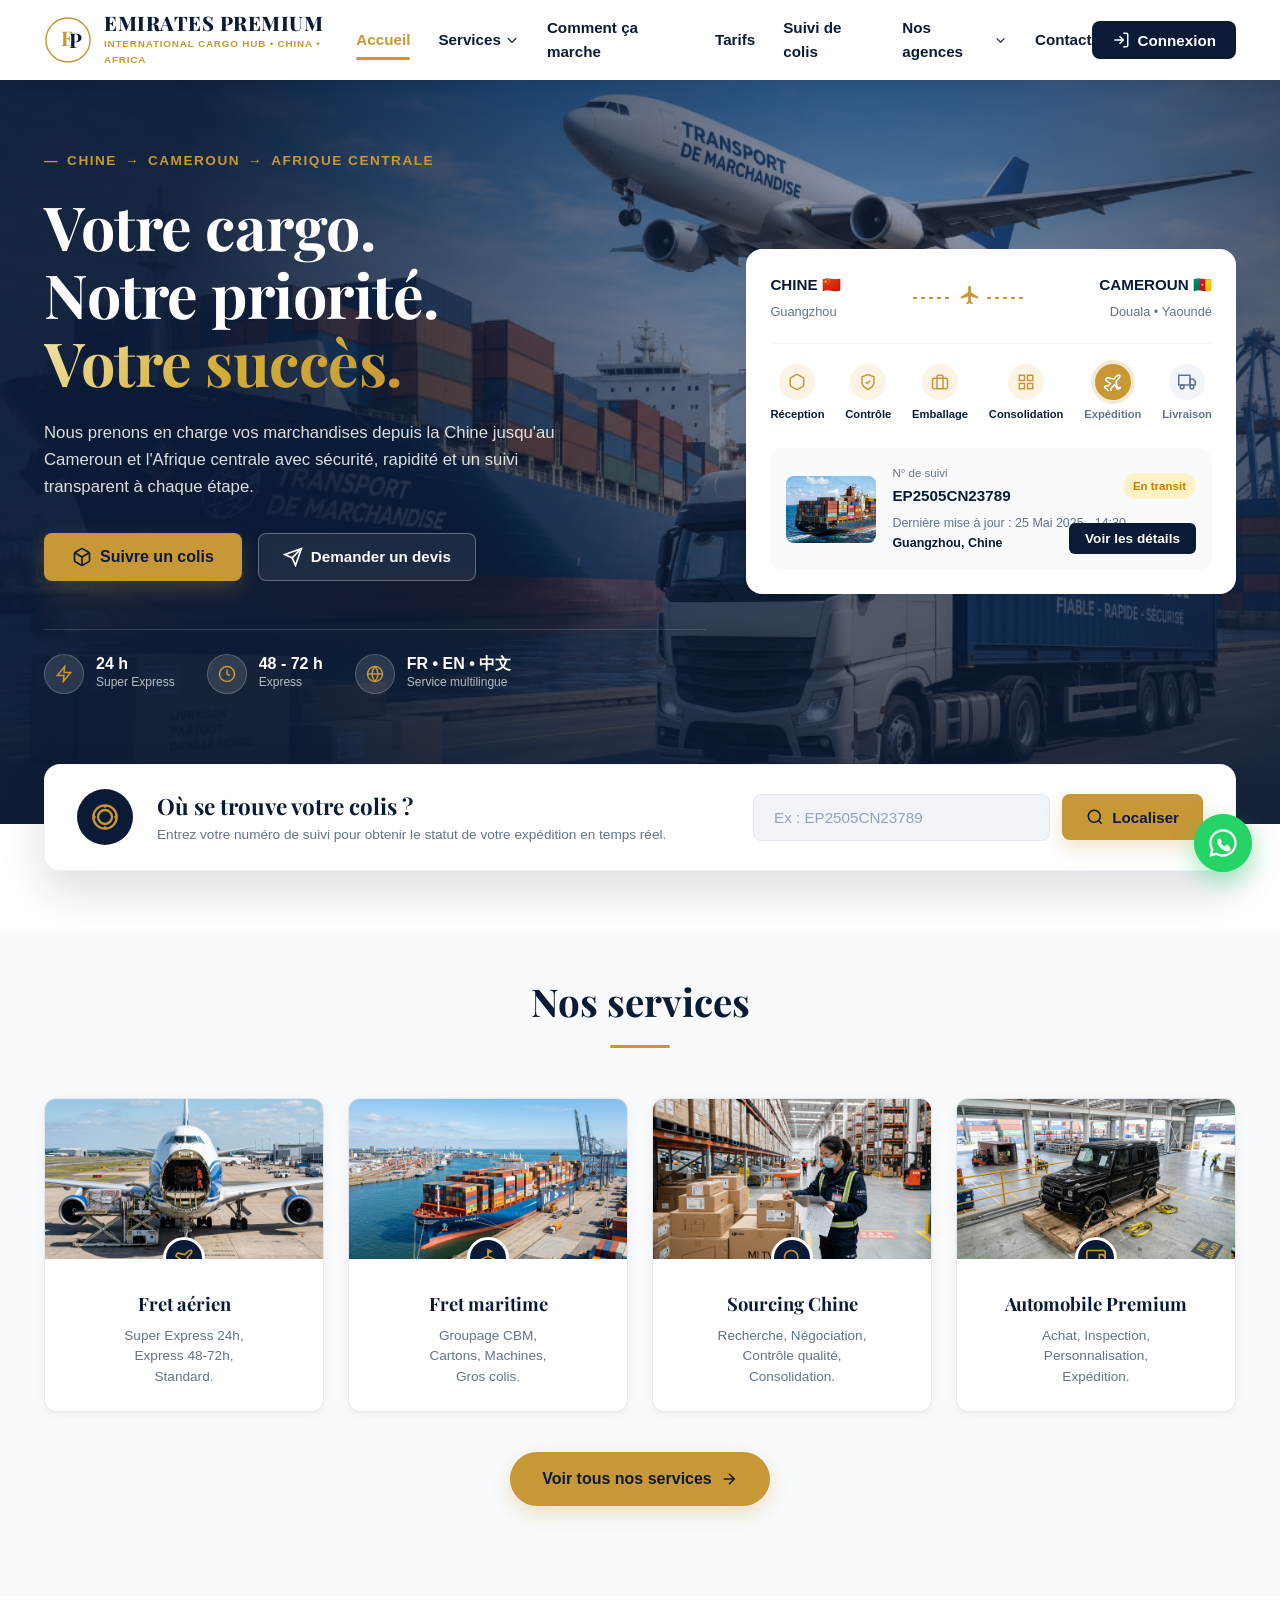
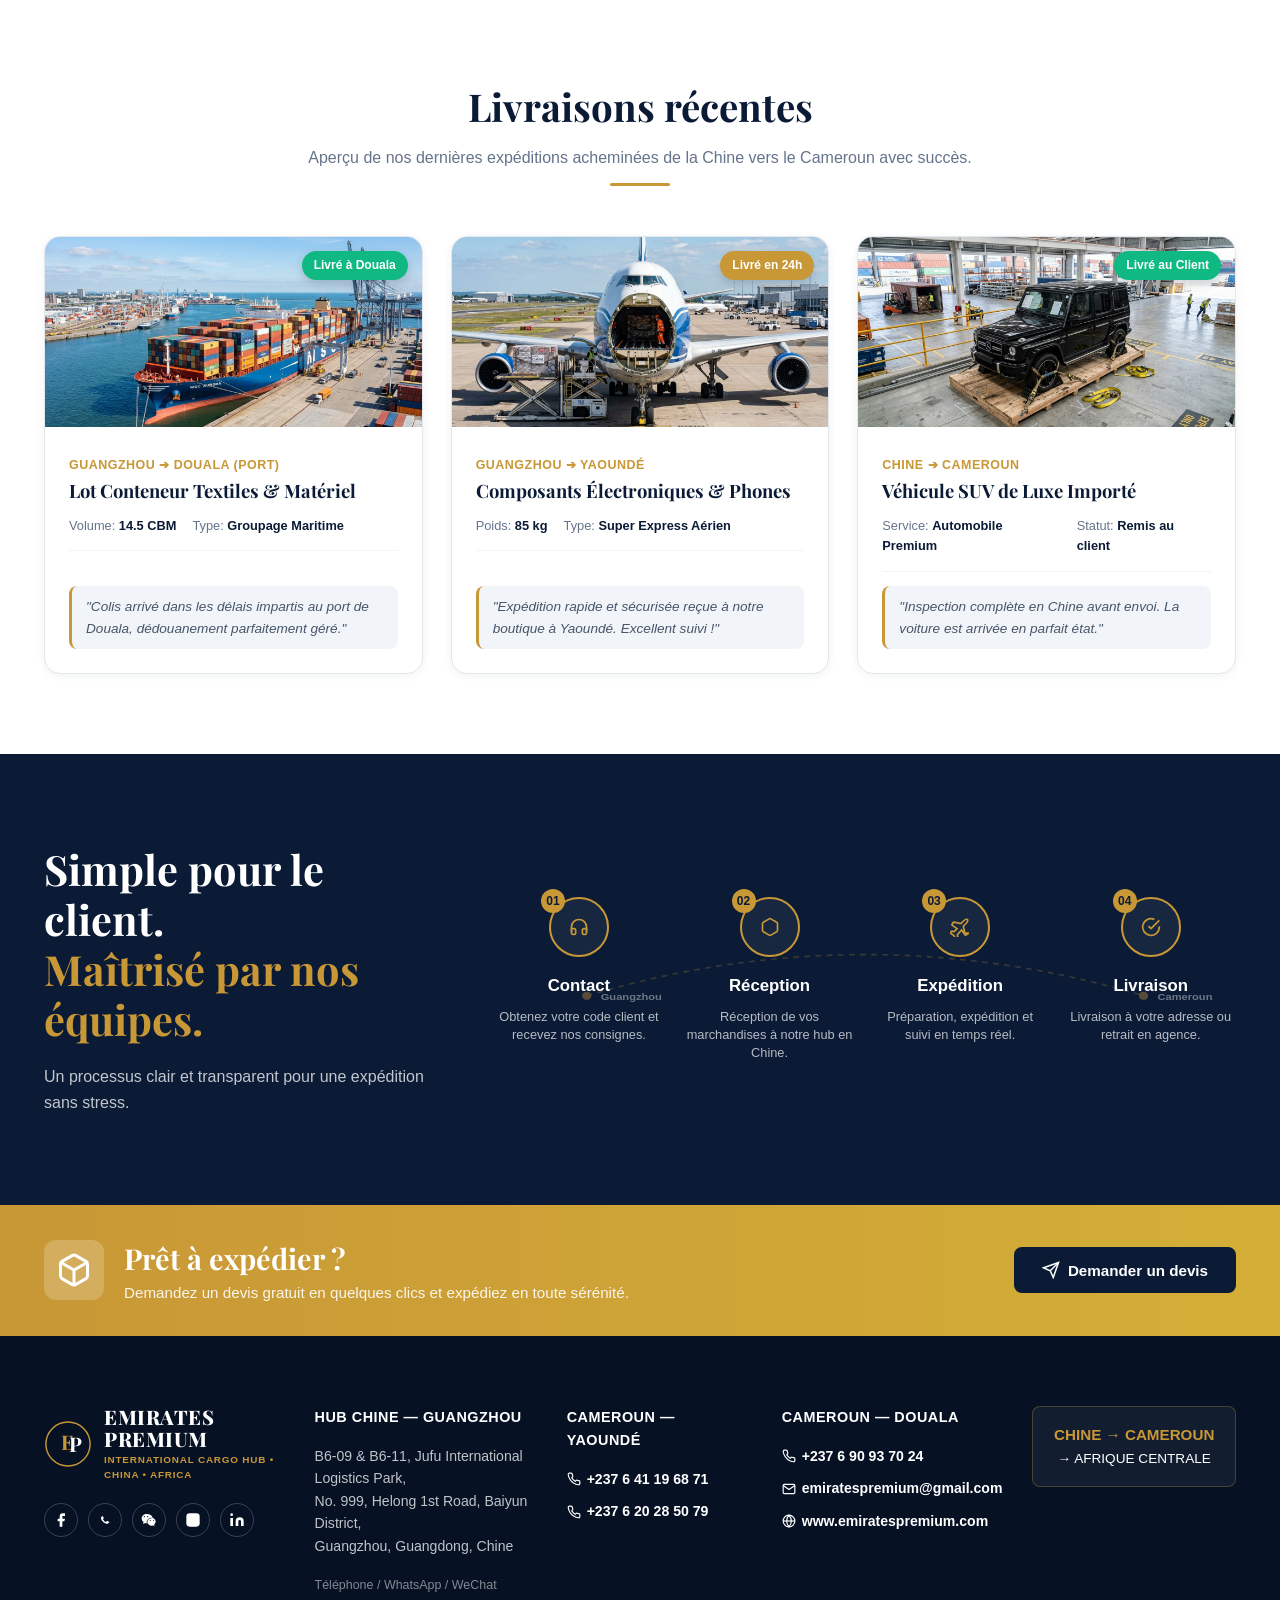
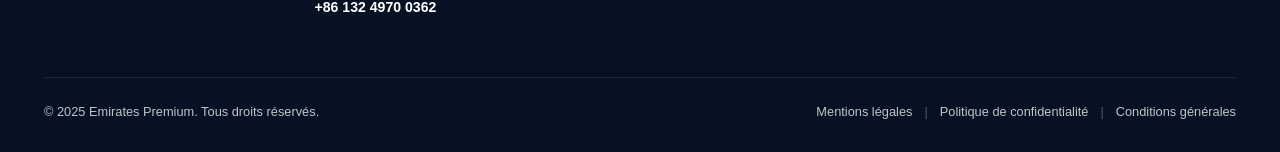
==== commit ea5ed901: "Add files via upload" ====
--- a/index.html
+++ b/index.html
@@ -12,7 +12,7 @@
   <link href="https://fonts.googleapis.com/css2?family=Playfair+Display:ital,wght@0,600;0,700;0,800;1,600&family=Plus+Jakarta+Sans:wght@400;500;600;700;800&family=Caveat:wght@600&display=swap" rel="stylesheet">
   
   <!-- CSS Principal -->
-  <link rel="stylesheet" href="css/style.css">
+  <link rel="stylesheet" href="style.css">
 </head>
 <body>
 
@@ -195,7 +195,7 @@
             <!-- Active Shipment Status Card Snippet -->
             <div class="shipment-snippet">
               <div class="snippet-thumb">
-                <img src="assets/images/cargo_ship_thumb.jpg" alt="Colis en transit" width="90" height="90">
+                <img src="cargo_ship_thumb.jpg" alt="Colis en transit" width="90" height="90">
               </div>
               <div class="snippet-details">
                 <div class="snippet-header">
@@ -258,7 +258,7 @@
         <!-- Card 1: Fret aérien -->
         <div class="service-card">
           <div class="card-media">
-            <img src="assets/images/service_air.jpg" alt="Fret aérien">
+            <img src="service_air.jpg" alt="Fret aérien">
             <div class="card-badge-icon">
               <svg viewBox="0 0 24 24" width="20" height="20" fill="none" stroke="currentColor" stroke-width="2"><path d="M17.8 19.2L16 11l3.5-3.5C21 6 21.5 4 21 3c-1-.5-3 0-4.5 1.5L13 8 4.8 6.2c-.5-.1-.9.1-1.1.5l-1.2 2.3c-.2.4-.1.9.2 1.1L8.5 14 5 17.5l-2.5-.5c-.4-.1-.8.1-1 .4l-.8 1c-.3.3-.2.8.1 1.1l3.5 2.5 2.5 3.5c.3.3.8.4 1.1.1l1-.8c.3-.2.5-.6.4-1l-.5-2.5L14 15.5l3.9 5.8c.2.3.7.4 1.1.2l2.3-1.2c.4-.2.6-.6.5-1.1z"/></svg>
             </div>
@@ -272,7 +272,7 @@
         <!-- Card 2: Fret maritime -->
         <div class="service-card">
           <div class="card-media">
-            <img src="assets/images/service_sea.jpg" alt="Fret maritime">
+            <img src="service_sea.jpg" alt="Fret maritime">
             <div class="card-badge-icon">
               <svg viewBox="0 0 24 24" width="20" height="20" fill="none" stroke="currentColor" stroke-width="2"><path d="M2 21c.6.5 1.2 1 2.5 1 2.5 0 2.5-2 5-2 2.5 0 2.5 2 5 2 2.5 0 2.5-2 5-2 1.3 0 1.9.5 2.5 1"/><path d="M19.38 20A11.6 11.6 0 0 0 21 14l-9-4-9 4c0 2.9 1 5.4 2.62 7"/><path d="M12 10V4"/><polygon points="12 2 16 4 12 6 12 2"/></svg>
             </div>
@@ -286,7 +286,7 @@
         <!-- Card 3: Sourcing Chine -->
         <div class="service-card">
           <div class="card-media">
-            <img src="assets/images/service_sourcing.jpg" alt="Sourcing Chine">
+            <img src="service_sourcing.jpg" alt="Sourcing Chine">
             <div class="card-badge-icon">
               <svg viewBox="0 0 24 24" width="20" height="20" fill="none" stroke="currentColor" stroke-width="2"><circle cx="11" cy="11" r="8"/><line x1="21" y1="21" x2="16.65" y2="16.65"/></svg>
             </div>
@@ -300,7 +300,7 @@
         <!-- Card 4: Automobile Premium -->
         <div class="service-card">
           <div class="card-media">
-            <img src="assets/images/service_auto.jpg" alt="Automobile Premium">
+            <img src="service_auto.jpg" alt="Automobile Premium">
             <div class="card-badge-icon">
               <svg viewBox="0 0 24 24" width="20" height="20" fill="none" stroke="currentColor" stroke-width="2"><rect x="1" y="3" width="22" height="13" rx="2"/><polygon points="16 8 20 8 23 11 23 16 16 16 16 8"/><circle cx="5.5" cy="18.5" r="2.5"/><circle cx="18.5" cy="18.5" r="2.5"/></svg>
             </div>
@@ -337,7 +337,7 @@
         <!-- Delivery Card 1 -->
         <div class="delivery-card">
           <div class="delivery-media">
-            <img src="assets/images/service_sea.jpg" alt="Livraison Fret Maritime Douala">
+            <img src="service_sea.jpg" alt="Livraison Fret Maritime Douala">
             <span class="delivery-badge-status">Livré à Douala</span>
           </div>
           <div class="delivery-content">
@@ -356,7 +356,7 @@
         <!-- Delivery Card 2 -->
         <div class="delivery-card">
           <div class="delivery-media">
-            <img src="assets/images/service_air.jpg" alt="Livraison Express Yaoundé">
+            <img src="service_air.jpg" alt="Livraison Express Yaoundé">
             <span class="delivery-badge-status gold">Livré en 24h</span>
           </div>
           <div class="delivery-content">
@@ -375,7 +375,7 @@
         <!-- Delivery Card 3 -->
         <div class="delivery-card">
           <div class="delivery-media">
-            <img src="assets/images/service_auto.jpg" alt="Livraison Véhicule SUV">
+            <img src="service_auto.jpg" alt="Livraison Véhicule SUV">
             <span class="delivery-badge-status">Livré au Client</span>
           </div>
           <div class="delivery-content">
@@ -750,6 +750,6 @@
   </div>
 
   <!-- JS Principal -->
-  <script src="js/script.js"></script>
+  <script src="script.js"></script>
 </body>
 </html>
--- a/style.css
+++ b/style.css
@@ -0,0 +1,3158 @@
+/* ==========================================================================
+   EMIRATES PREMIUM - CARGO HUB CHINA-AFRICA
+   Style Sheet - High Fidelity Pixel Perfect Design System
+   ========================================================================== */
+
+:root {
+  /* Color Tokens */
+  --color-navy: #0B1B36;
+  --color-navy-dark: #061124;
+  --color-navy-light: #152A4A;
+  
+  --color-gold: #C89736;
+  --color-gold-hover: #b08229;
+  --color-gold-light: #FBF4E4;
+  --color-gold-bright: #D4AF37;
+
+  --color-white: #FFFFFF;
+  --color-bg-light: #F8FAFC;
+  --color-gray-100: #F1F5F9;
+  --color-gray-200: #E2E8F0;
+  --color-gray-500: #64748B;
+  --color-gray-800: #1E293B;
+
+  --color-whatsapp: #25D366;
+
+  /* Typography */
+  --font-serif: 'Playfair Display', Georgia, serif;
+  --font-sans: 'Plus Jakarta Sans', -apple-system, BlinkMacSystemFont, sans-serif;
+  --font-handwriting: 'Caveat', cursive;
+
+  /* Shadows */
+  --shadow-sm: 0 2px 8px rgba(11, 27, 54, 0.06);
+  --shadow-md: 0 8px 24px rgba(11, 27, 54, 0.08);
+  --shadow-lg: 0 20px 45px rgba(11, 27, 54, 0.14);
+  --shadow-gold: 0 8px 20px rgba(200, 151, 54, 0.25);
+
+  /* Transitions */
+  --transition: all 0.3s cubic-bezier(0.16, 1, 0.3, 1);
+}
+
+/* ================= RESET & BASE ================= */
+* {
+  margin: 0;
+  padding: 0;
+  box-sizing: border-box;
+}
+
+html {
+  scroll-behavior: smooth;
+  font-size: 16px;
+}
+
+body {
+  font-family: var(--font-sans);
+  color: var(--color-gray-800);
+  background-color: var(--color-white);
+  line-height: 1.6;
+  overflow-x: hidden;
+  -webkit-font-smoothing: antialiased;
+}
+
+a {
+  text-decoration: none;
+  color: inherit;
+  transition: var(--transition);
+}
+
+ul {
+  list-style: none;
+}
+
+img {
+  max-width: 100%;
+  height: auto;
+  display: block;
+}
+
+button, input, select, textarea {
+  font-family: inherit;
+  outline: none;
+  border: none;
+}
+
+/* ================= CONTAINER ================= */
+.container {
+  width: 100%;
+  max-width: 1240px;
+  margin: 0 auto;
+  padding: 0 24px;
+}
+
+/* ================= BUTTONS ================= */
+.btn {
+  display: inline-flex;
+  align-items: center;
+  justify-content: center;
+  gap: 8px;
+  padding: 12px 24px;
+  font-size: 0.95rem;
+  font-weight: 600;
+  border-radius: 8px;
+  cursor: pointer;
+  transition: var(--transition);
+  white-space: nowrap;
+}
+
+.btn-navy {
+  background-color: var(--color-navy);
+  color: var(--color-white);
+}
+.btn-navy:hover {
+  background-color: var(--color-navy-light);
+  transform: translateY(-2px);
+  box-shadow: var(--shadow-md);
+}
+
+.btn-gold {
+  background-color: var(--color-gold);
+  color: var(--color-navy);
+  box-shadow: var(--shadow-gold);
+}
+.btn-gold:hover {
+  background-color: var(--color-gold-hover);
+  color: var(--color-white);
+  transform: translateY(-2px);
+}
+
+.btn-outline-hero {
+  background-color: rgba(255, 255, 255, 0.08);
+  border: 1px solid rgba(255, 255, 255, 0.3);
+  color: var(--color-white);
+  backdrop-filter: blur(4px);
+}
+.btn-outline-hero:hover {
+  background-color: rgba(255, 255, 255, 0.2);
+  border-color: var(--color-white);
+}
+
+.btn-sm {
+  padding: 8px 16px;
+  font-size: 0.85rem;
+  border-radius: 6px;
+}
+
+.btn-block {
+  width: 100%;
+}
+
+/* ================= NAVBAR ================= */
+.navbar-header {
+  position: sticky;
+  top: 0;
+  left: 0;
+  width: 100%;
+  background-color: var(--color-white);
+  box-shadow: 0 2px 15px rgba(0, 0, 0, 0.05);
+  z-index: 1000;
+  height: 80px;
+  display: flex;
+  align-items: center;
+}
+
+.nav-container {
+  display: flex;
+  align-items: center;
+  justify-content: space-between;
+}
+
+/* Logo styling */
+.brand-logo {
+  display: flex;
+  align-items: center;
+  gap: 12px;
+}
+
+.logo-monogram {
+  width: 48px;
+  height: 48px;
+  flex-shrink: 0;
+}
+
+.ep-logo-svg {
+  width: 100%;
+  height: 100%;
+}
+
+.logo-text-group {
+  display: flex;
+  flex-direction: column;
+}
+
+.brand-title {
+  font-family: var(--font-serif);
+  font-size: 1.25rem;
+  font-weight: 800;
+  letter-spacing: 0.5px;
+  color: var(--color-navy);
+  line-height: 1.1;
+}
+
+.brand-title.light {
+  color: var(--color-white);
+}
+
+.brand-subtitle {
+  font-size: 0.62rem;
+  font-weight: 700;
+  letter-spacing: 0.8px;
+  color: var(--color-gold);
+  margin-top: 2px;
+}
+
+.brand-subtitle.light {
+  color: #C89736;
+}
+
+/* Navigation List */
+.nav-list {
+  display: flex;
+  align-items: center;
+  gap: 28px;
+}
+
+.nav-link {
+  font-size: 0.95rem;
+  font-weight: 600;
+  color: var(--color-navy);
+  padding: 8px 0;
+  position: relative;
+  display: flex;
+  align-items: center;
+  gap: 4px;
+}
+
+.nav-item.active .nav-link {
+  color: var(--color-gold);
+}
+
+.nav-item.active .nav-link::after {
+  content: '';
+  position: absolute;
+  bottom: 0;
+  left: 0;
+  width: 100%;
+  height: 3px;
+  background-color: var(--color-gold);
+  border-radius: 2px;
+}
+
+.nav-link:hover {
+  color: var(--color-gold);
+}
+
+/* Dropdown */
+.nav-item.dropdown {
+  position: relative;
+}
+
+.dropdown-menu {
+  position: absolute;
+  top: 100%;
+  left: 0;
+  width: 240px;
+  background-color: var(--color-white);
+  border-radius: 8px;
+  box-shadow: var(--shadow-lg);
+  padding: 12px 0;
+  opacity: 0;
+  visibility: hidden;
+  transform: translateY(10px);
+  transition: var(--transition);
+}
+
+.nav-item.dropdown:hover .dropdown-menu {
+  opacity: 1;
+  visibility: visible;
+  transform: translateY(0);
+}
+
+.dropdown-menu a {
+  display: block;
+  padding: 10px 20px;
+  font-size: 0.9rem;
+  font-weight: 500;
+  color: var(--color-gray-800);
+}
+
+.dropdown-menu a:hover {
+  background-color: var(--color-gold-light);
+  color: var(--color-gold);
+}
+
+.btn-espace {
+  border-radius: 8px;
+  padding: 10px 20px;
+  font-weight: 700;
+}
+
+.mobile-toggle {
+  display: none;
+  background: none;
+  cursor: pointer;
+  flex-direction: column;
+  gap: 5px;
+  padding: 5px;
+}
+.mobile-toggle span {
+  width: 25px;
+  height: 3px;
+  background-color: var(--color-navy);
+  border-radius: 2px;
+  transition: var(--transition);
+}
+
+/* ================= HERO SECTION ================= */
+.hero-section {
+  position: relative;
+  background: radial-gradient(circle at 70% 30%, rgba(15, 36, 70, 0.4) 0%, rgba(11, 27, 54, 0.95) 70%), 
+              url('hero_bg.jpg') center/cover no-repeat;
+  color: var(--color-white);
+  padding: 70px 0 130px;
+  overflow: hidden;
+}
+
+.hero-grid {
+  display: grid;
+  grid-template-columns: 1.15fr 0.85fr;
+  gap: 40px;
+  align-items: center;
+}
+
+/* Left Content */
+.route-badge {
+  font-size: 0.85rem;
+  font-weight: 800;
+  letter-spacing: 1.5px;
+  color: var(--color-gold);
+  margin-bottom: 20px;
+  display: flex;
+  align-items: center;
+  gap: 8px;
+}
+
+.route-badge .arrow {
+  color: var(--color-gold-bright);
+}
+
+.hero-title {
+  font-family: var(--font-serif);
+  font-size: 3.8rem;
+  line-height: 1.12;
+  font-weight: 700;
+  margin-bottom: 24px;
+  letter-spacing: -0.5px;
+}
+
+.text-gold-gradient {
+  background: linear-gradient(135deg, #F3E5AB 0%, #D4AF37 50%, #C89736 100%);
+  -webkit-background-clip: text;
+  -webkit-text-fill-color: transparent;
+  display: inline-block;
+}
+
+.hero-description {
+  font-size: 1.05rem;
+  color: rgba(255, 255, 255, 0.85);
+  line-height: 1.6;
+  max-width: 540px;
+  margin-bottom: 32px;
+}
+
+.hero-cta-group {
+  display: flex;
+  gap: 16px;
+  margin-bottom: 48px;
+}
+
+.btn-hero {
+  padding: 14px 28px;
+  font-size: 1rem;
+  border-radius: 8px;
+}
+
+/* Features Bar */
+.hero-features-bar {
+  display: flex;
+  align-items: center;
+  gap: 32px;
+  padding-top: 24px;
+  border-top: 1px solid rgba(255, 255, 255, 0.15);
+}
+
+.feature-item {
+  display: flex;
+  align-items: center;
+  gap: 12px;
+}
+
+.feature-icon-circle {
+  width: 40px;
+  height: 40px;
+  border-radius: 50%;
+  background-color: rgba(255, 255, 255, 0.12);
+  display: flex;
+  align-items: center;
+  justify-content: center;
+  color: var(--color-gold);
+  border: 1px solid rgba(255, 255, 255, 0.2);
+}
+
+.feature-info {
+  display: flex;
+  flex-direction: column;
+}
+
+.feature-info strong {
+  font-size: 1rem;
+  font-weight: 800;
+  color: var(--color-white);
+  line-height: 1.1;
+}
+
+.feature-info span {
+  font-size: 0.75rem;
+  color: rgba(255, 255, 255, 0.7);
+}
+
+/* Right Floating Card Widget */
+.tracking-card-widget {
+  background-color: var(--color-white);
+  border-radius: 16px;
+  box-shadow: var(--shadow-lg);
+  padding: 24px;
+  color: var(--color-gray-800);
+}
+
+.widget-route-header {
+  display: flex;
+  align-items: center;
+  justify-content: space-between;
+  padding-bottom: 20px;
+  border-bottom: 1px stroke #F1F5F9;
+  border-bottom: 1px solid var(--color-gray-100);
+}
+
+.route-point strong {
+  display: block;
+  font-size: 0.95rem;
+  color: var(--color-navy);
+  font-weight: 800;
+}
+
+.route-point .city {
+  font-size: 0.8rem;
+  color: var(--color-gray-500);
+}
+
+.align-right {
+  text-align: right;
+}
+
+.route-flight-path {
+  display: flex;
+  align-items: center;
+  gap: 6px;
+}
+
+.route-flight-path .dots {
+  width: 40px;
+  height: 2px;
+  background: repeating-linear-gradient(90deg, var(--color-gold) 0 4px, transparent 4px 8px);
+}
+
+/* Widget Step Bar */
+.widget-steps-bar {
+  display: flex;
+  justify-content: space-between;
+  margin: 20px 0 24px;
+  position: relative;
+}
+
+.step-icon-item {
+  display: flex;
+  flex-direction: column;
+  align-items: center;
+  gap: 6px;
+}
+
+.step-icon-item .icon-box {
+  width: 36px;
+  height: 36px;
+  border-radius: 50%;
+  background-color: var(--color-gray-100);
+  color: var(--color-gray-500);
+  display: flex;
+  align-items: center;
+  justify-content: center;
+  transition: var(--transition);
+}
+
+.step-icon-item span {
+  font-size: 0.7rem;
+  font-weight: 600;
+  color: var(--color-gray-500);
+}
+
+.step-icon-item.active .icon-box {
+  background-color: var(--color-gold-light);
+  color: var(--color-gold);
+}
+
+.step-icon-item.active span {
+  color: var(--color-navy);
+}
+
+.step-icon-item.current .icon-box {
+  background-color: var(--color-gold);
+  color: var(--color-white);
+  box-shadow: 0 0 0 4px rgba(200, 151, 54, 0.2);
+}
+
+/* Shipment Snippet */
+.shipment-snippet {
+  background-color: var(--color-bg-light);
+  border-radius: 12px;
+  padding: 16px;
+  display: flex;
+  gap: 16px;
+  align-items: center;
+  position: relative;
+}
+
+.snippet-thumb img {
+  border-radius: 8px;
+  object-fit: cover;
+}
+
+.snippet-details {
+  flex: 1;
+}
+
+.snippet-header {
+  display: flex;
+  align-items: center;
+  justify-content: space-between;
+  margin-bottom: 6px;
+}
+
+.snippet-header .label {
+  display: block;
+  font-size: 0.72rem;
+  color: var(--color-gray-500);
+}
+
+.snippet-header .code {
+  font-size: 0.95rem;
+  font-weight: 800;
+  color: var(--color-navy);
+}
+
+.badge-status {
+  font-size: 0.72rem;
+  font-weight: 700;
+  background-color: #FEF3C7;
+  color: #D97706;
+  padding: 4px 10px;
+  border-radius: 20px;
+}
+
+.last-update {
+  font-size: 0.78rem;
+  color: var(--color-gray-500);
+}
+
+.update-location {
+  font-size: 0.78rem;
+  font-weight: 700;
+  color: var(--color-navy);
+}
+
+.btn-details {
+  position: absolute;
+  bottom: 16px;
+  right: 16px;
+}
+
+/* ================= FLOATING SEARCH BAR ================= */
+.floating-search-wrapper {
+  margin-top: -60px;
+  position: relative;
+  z-index: 100;
+  margin-bottom: 60px;
+}
+
+.floating-search-card {
+  background-color: var(--color-white);
+  border-radius: 16px;
+  box-shadow: var(--shadow-lg);
+  padding: 24px 32px;
+  display: flex;
+  align-items: center;
+  gap: 24px;
+  border: 1px solid rgba(11, 27, 54, 0.05);
+}
+
+.search-icon-circle {
+  width: 56px;
+  height: 56px;
+  border-radius: 50%;
+  background-color: var(--color-navy);
+  color: var(--color-gold);
+  display: flex;
+  align-items: center;
+  justify-content: center;
+  flex-shrink: 0;
+}
+
+.search-text {
+  flex: 1;
+}
+
+.search-text h3 {
+  font-family: var(--font-serif);
+  font-size: 1.4rem;
+  color: var(--color-navy);
+  font-weight: 700;
+}
+
+.search-text p {
+  font-size: 0.85rem;
+  color: var(--color-gray-500);
+}
+
+.search-form {
+  display: flex;
+  align-items: center;
+  gap: 12px;
+  width: 450px;
+}
+
+.search-form .input-wrap {
+  flex: 1;
+}
+
+.search-form input {
+  width: 100%;
+  padding: 14px 20px;
+  background-color: var(--color-gray-100);
+  border: 1px solid var(--color-gray-200);
+  border-radius: 8px;
+  font-size: 0.95rem;
+  color: var(--color-navy);
+  font-weight: 600;
+}
+.search-form input::placeholder {
+  color: #94A3B8;
+  font-weight: 400;
+}
+
+.btn-search {
+  padding: 14px 24px;
+  border-radius: 8px;
+}
+
+/* ================= NOS SERVICES SECTION ================= */
+.services-section {
+  padding: 40px 0 90px;
+  background-color: var(--color-bg-light);
+}
+
+.section-title-wrap {
+  text-align: center;
+  margin-bottom: 50px;
+}
+
+.section-title {
+  font-family: var(--font-serif);
+  font-size: 2.4rem;
+  color: var(--color-navy);
+  font-weight: 700;
+}
+
+.title-underline {
+  width: 60px;
+  height: 3px;
+  background-color: var(--color-gold);
+  margin: 12px auto 0;
+  border-radius: 2px;
+}
+
+.services-grid {
+  display: grid;
+  grid-template-columns: repeat(4, 1fr);
+  gap: 24px;
+}
+
+.service-card {
+  background-color: var(--color-white);
+  border-radius: 12px;
+  overflow: hidden;
+  box-shadow: var(--shadow-sm);
+  transition: var(--transition);
+  border: 1px solid var(--color-gray-200);
+  display: flex;
+  flex-direction: column;
+}
+
+.service-card:hover {
+  transform: translateY(-6px);
+  box-shadow: var(--shadow-md);
+  border-color: var(--color-gold);
+}
+
+.card-media {
+  position: relative;
+  height: 160px;
+  overflow: hidden;
+}
+
+.card-media img {
+  width: 100%;
+  height: 100%;
+  object-fit: cover;
+  transition: var(--transition);
+}
+
+.service-card:hover .card-media img {
+  transform: scale(1.05);
+}
+
+.card-badge-icon {
+  position: absolute;
+  bottom: -20px;
+  left: 50%;
+  transform: translateX(-50%);
+  width: 42px;
+  height: 42px;
+  border-radius: 50%;
+  background-color: var(--color-navy);
+  color: var(--color-gold);
+  display: flex;
+  align-items: center;
+  justify-content: center;
+  border: 3px solid var(--color-white);
+  box-shadow: var(--shadow-sm);
+}
+
+.card-body {
+  padding: 30px 20px 24px;
+  text-align: center;
+  flex: 1;
+  display: flex;
+  flex-direction: column;
+  justify-content: space-between;
+}
+
+.card-title {
+  font-family: var(--font-serif);
+  font-size: 1.15rem;
+  color: var(--color-navy);
+  font-weight: 700;
+  margin-bottom: 8px;
+}
+
+.card-text {
+  font-size: 0.85rem;
+  color: var(--color-gray-500);
+  line-height: 1.5;
+}
+
+/* ================= PROCESS SECTION ================= */
+.process-section {
+  background-color: var(--color-navy);
+  color: var(--color-white);
+  padding: 90px 0;
+  position: relative;
+  overflow: hidden;
+}
+
+.process-layout {
+  display: grid;
+  grid-template-columns: 0.7fr 1.3fr;
+  gap: 50px;
+  align-items: center;
+}
+
+.process-title {
+  font-family: var(--font-serif);
+  font-size: 2.6rem;
+  line-height: 1.2;
+  font-weight: 700;
+  margin-bottom: 20px;
+}
+
+.process-title .text-gold {
+  color: var(--color-gold);
+}
+
+.process-desc {
+  font-size: 1rem;
+  color: rgba(255, 255, 255, 0.75);
+}
+
+.process-timeline-wrap {
+  position: relative;
+}
+
+.world-map-svg {
+  position: absolute;
+  top: 0;
+  left: 0;
+  width: 100%;
+  height: 100%;
+  pointer-events: none;
+  opacity: 0.4;
+}
+
+.process-steps-grid {
+  display: grid;
+  grid-template-columns: repeat(4, 1fr);
+  gap: 20px;
+  position: relative;
+  z-index: 2;
+}
+
+.step-card {
+  text-align: center;
+}
+
+.step-badge {
+  position: relative;
+  width: 60px;
+  height: 60px;
+  margin: 0 auto 16px;
+}
+
+.step-badge .num {
+  position: absolute;
+  top: -8px;
+  left: -8px;
+  background-color: var(--color-gold);
+  color: var(--color-navy);
+  font-size: 0.75rem;
+  font-weight: 800;
+  width: 24px;
+  height: 24px;
+  border-radius: 50%;
+  display: flex;
+  align-items: center;
+  justify-content: center;
+}
+
+.step-icon {
+  width: 100%;
+  height: 100%;
+  border-radius: 50%;
+  border: 2px stroke var(--color-gold);
+  border: 2px solid var(--color-gold);
+  background-color: rgba(255, 255, 255, 0.05);
+  color: var(--color-gold);
+  display: flex;
+  align-items: center;
+  justify-content: center;
+}
+
+.step-title {
+  font-size: 1.05rem;
+  font-weight: 700;
+  margin-bottom: 8px;
+  color: var(--color-white);
+}
+
+.step-text {
+  font-size: 0.8rem;
+  color: rgba(255, 255, 255, 0.7);
+  line-height: 1.4;
+}
+
+/* ================= CTA BANNER SECTION ================= */
+.cta-banner {
+  background: linear-gradient(90deg, #C89736 0%, #D4AF37 100%);
+  padding: 30px 0;
+}
+
+.cta-banner-inner {
+  display: flex;
+  align-items: center;
+  justify-content: space-between;
+}
+
+.cta-left {
+  display: flex;
+  align-items: center;
+  gap: 20px;
+}
+
+.cta-package-icon {
+  width: 60px;
+  height: 60px;
+  border-radius: 12px;
+  background-color: rgba(255, 255, 255, 0.2);
+  display: flex;
+  align-items: center;
+  justify-content: center;
+}
+
+.cta-text-group h3 {
+  font-family: var(--font-serif);
+  font-size: 1.8rem;
+  color: var(--color-white);
+  font-weight: 700;
+}
+
+.cta-text-group p {
+  font-size: 0.95rem;
+  color: rgba(255, 255, 255, 0.9);
+}
+
+.btn-cta {
+  padding: 14px 28px;
+  font-size: 0.95rem;
+}
+
+/* ================= FOOTER SECTION ================= */
+.site-footer {
+  background-color: var(--color-navy-dark);
+  color: rgba(255, 255, 255, 0.75);
+  padding: 70px 0 30px;
+  font-size: 0.88rem;
+}
+
+.footer-grid {
+  display: grid;
+  grid-template-columns: 1.3fr 1.2fr 1fr 1fr 1.1fr;
+  gap: 30px;
+  margin-bottom: 50px;
+}
+
+.footer-title {
+  font-size: 0.9rem;
+  font-weight: 800;
+  color: var(--color-white);
+  margin-bottom: 16px;
+  letter-spacing: 0.5px;
+}
+
+.footer-address {
+  line-height: 1.6;
+  margin-bottom: 16px;
+}
+
+.footer-contact-item {
+  margin-bottom: 8px;
+}
+
+.footer-contact-item .label {
+  font-size: 0.78rem;
+  color: rgba(255, 255, 255, 0.5);
+}
+
+.phone-link, .info-link {
+  color: var(--color-white);
+  font-weight: 600;
+  display: inline-flex;
+  align-items: center;
+  gap: 6px;
+}
+.phone-link:hover, .info-link:hover {
+  color: var(--color-gold);
+}
+
+.social-links {
+  display: flex;
+  gap: 10px;
+  margin-top: 20px;
+}
+
+.social-icon {
+  width: 34px;
+  height: 34px;
+  border-radius: 50%;
+  border: 1px solid rgba(255, 255, 255, 0.2);
+  display: flex;
+  align-items: center;
+  justify-content: center;
+  color: var(--color-white);
+}
+
+.social-icon:hover {
+  background-color: var(--color-gold);
+  border-color: var(--color-gold);
+  color: var(--color-navy);
+}
+
+.footer-route-pill {
+  background-color: rgba(255, 255, 255, 0.05);
+  border: 1px solid rgba(200, 151, 54, 0.3);
+  padding: 16px;
+  border-radius: 8px;
+  text-align: center;
+}
+
+.footer-route-pill strong {
+  color: var(--color-gold);
+  font-size: 0.95rem;
+}
+.footer-route-pill .sub {
+  color: var(--color-white);
+  font-size: 0.85rem;
+}
+
+.footer-bottom {
+  border-top: 1px solid rgba(255, 255, 255, 0.1);
+  padding-top: 24px;
+  display: flex;
+  align-items: center;
+  justify-content: space-between;
+  font-size: 0.8rem;
+}
+
+.footer-legal {
+  display: flex;
+  gap: 12px;
+}
+.footer-legal a:hover {
+  color: var(--color-gold);
+}
+.footer-legal .sep {
+  color: rgba(255, 255, 255, 0.3);
+}
+
+/* ================= FLOATING WHATSAPP BUTTON ================= */
+.floating-whatsapp-wrap {
+  position: fixed;
+  bottom: 28px;
+  right: 28px;
+  z-index: 999;
+}
+
+.btn-whatsapp-circle {
+  width: 58px;
+  height: 58px;
+  border-radius: 50%;
+  background-color: var(--color-whatsapp);
+  color: var(--color-white);
+  display: flex;
+  align-items: center;
+  justify-content: center;
+  box-shadow: 0 10px 25px rgba(37, 211, 102, 0.4);
+  transition: var(--transition);
+  position: relative;
+}
+
+.btn-whatsapp-circle::before {
+  content: '';
+  position: absolute;
+  top: 0;
+  left: 0;
+  width: 100%;
+  height: 100%;
+  border-radius: 50%;
+  background-color: var(--color-whatsapp);
+  opacity: 0.5;
+  z-index: -1;
+  animation: pulse-ring 2s infinite;
+}
+
+@keyframes pulse-ring {
+  0% { transform: scale(1); opacity: 0.5; }
+  100% { transform: scale(1.5); opacity: 0; }
+}
+
+.btn-whatsapp-circle:hover {
+  transform: scale(1.1);
+  box-shadow: 0 14px 35px rgba(37, 211, 102, 0.6);
+}
+
+/* Services See More Link */
+.services-more-wrap {
+  text-align: center;
+  margin-top: 40px;
+}
+
+.btn-voir-plus {
+  padding: 14px 32px;
+  font-size: 1rem;
+  font-weight: 700;
+  border-radius: 50px;
+}
+
+/* ================= LIVRAISONS RÉCENTES SECTION ================= */
+.deliveries-section {
+  padding: 80px 0;
+  background-color: var(--color-white);
+}
+
+.deliveries-grid {
+  display: grid;
+  grid-template-columns: repeat(3, 1fr);
+  gap: 28px;
+}
+
+.delivery-card {
+  background-color: var(--color-white);
+  border-radius: 16px;
+  overflow: hidden;
+  box-shadow: var(--shadow-sm);
+  border: 1px solid var(--color-gray-200);
+  transition: var(--transition);
+  display: flex;
+  flex-direction: column;
+}
+
+.delivery-card:hover {
+  transform: translateY(-6px);
+  box-shadow: var(--shadow-md);
+  border-color: var(--color-gold);
+}
+
+.delivery-media {
+  position: relative;
+  height: 190px;
+}
+
+.delivery-media img {
+  width: 100%;
+  height: 100%;
+  object-fit: cover;
+}
+
+.delivery-badge-status {
+  position: absolute;
+  top: 14px;
+  right: 14px;
+  background-color: #10B981;
+  color: var(--color-white);
+  font-size: 0.75rem;
+  font-weight: 800;
+  padding: 5px 12px;
+  border-radius: 20px;
+  box-shadow: 0 4px 10px rgba(0,0,0,0.15);
+}
+
+.delivery-badge-status.gold {
+  background-color: var(--color-gold);
+}
+
+.delivery-content {
+  padding: 24px;
+  flex: 1;
+  display: flex;
+  flex-direction: column;
+  justify-content: space-between;
+}
+
+.delivery-route-tag {
+  font-size: 0.78rem;
+  font-weight: 800;
+  color: var(--color-gold);
+  letter-spacing: 0.5px;
+  margin-bottom: 6px;
+}
+
+.delivery-title {
+  font-family: var(--font-serif);
+  font-size: 1.15rem;
+  color: var(--color-navy);
+  margin-bottom: 10px;
+}
+
+.delivery-meta {
+  display: flex;
+  gap: 16px;
+  font-size: 0.8rem;
+  color: var(--color-gray-500);
+  margin-bottom: 14px;
+  padding-bottom: 14px;
+  border-bottom: 1px solid var(--color-gray-100);
+}
+
+.delivery-meta strong {
+  color: var(--color-navy);
+}
+
+.delivery-quote {
+  font-style: italic;
+  font-size: 0.85rem;
+  color: #475569;
+  background-color: var(--color-gray-100);
+  padding: 10px 14px;
+  border-radius: 8px;
+  border-left: 3px solid var(--color-gold);
+}
+
+/* ================= INNER PAGES COMMON STYLES ================= */
+.page-hero-banner {
+  background: linear-gradient(135deg, rgba(11, 27, 54, 0.92) 0%, rgba(11, 27, 54, 0.8) 100%),
+              url('hero_bg.jpg') center/cover no-repeat;
+  color: var(--color-white);
+  padding: 60px 0 70px;
+}
+
+.page-hero-banner.banner-services {
+  background: linear-gradient(135deg, rgba(11, 27, 54, 0.92) 0%, rgba(11, 27, 54, 0.8) 100%),
+              url('banner_services.jpg') center/cover no-repeat;
+}
+
+.page-hero-banner.banner-tarifs {
+  background: linear-gradient(135deg, rgba(11, 27, 54, 0.92) 0%, rgba(11, 27, 54, 0.8) 100%),
+              url('banner_tarifs.jpg') center/cover no-repeat;
+}
+
+.page-hero-banner.banner-adresse-chine {
+  background: linear-gradient(135deg, rgba(11, 27, 54, 0.92) 0%, rgba(11, 27, 54, 0.8) 100%),
+              url('banner_adresse_chine.jpg') center/cover no-repeat;
+}
+
+.page-hero-banner.banner-agences {
+  background: linear-gradient(135deg, rgba(11, 27, 54, 0.92) 0%, rgba(11, 27, 54, 0.8) 100%),
+              url('banner_agences.jpg') center/cover no-repeat;
+}
+
+.page-hero-banner.banner-comment-ca-marche {
+  background: linear-gradient(135deg, rgba(11, 27, 54, 0.92) 0%, rgba(11, 27, 54, 0.8) 100%),
+              url('banner_comment_ca_marche.jpg') center/cover no-repeat;
+}
+
+.breadcrumb {
+  font-size: 0.85rem;
+  color: rgba(255, 255, 255, 0.7);
+  margin-bottom: 16px;
+}
+.breadcrumb a {
+  color: var(--color-gold);
+}
+.breadcrumb .sep {
+  margin: 0 6px;
+}
+
+.page-title {
+  font-family: var(--font-serif);
+  font-size: 3rem;
+  font-weight: 700;
+  margin-bottom: 16px;
+}
+
+.page-subtitle {
+  font-size: 1.05rem;
+  color: rgba(255, 255, 255, 0.85);
+  max-width: 650px;
+  line-height: 1.6;
+}
+
+.page-hero-pills {
+  display: flex;
+  gap: 24px;
+  margin-top: 24px;
+}
+.hero-pill-item {
+  display: flex;
+  align-items: center;
+  gap: 8px;
+  font-size: 0.85rem;
+  color: rgba(255, 255, 255, 0.9);
+}
+.hero-pill-item svg {
+  color: var(--color-gold);
+}
+
+/* Pricing Page Tables & Cards */
+.pricing-section {
+  padding: 70px 0;
+  background-color: var(--color-bg-light);
+}
+
+.pricing-grid {
+  display: grid;
+  grid-template-columns: repeat(4, 1fr);
+  gap: 20px;
+  margin-bottom: 40px;
+}
+
+.price-card {
+  background-color: var(--color-white);
+  border-radius: 12px;
+  padding: 24px;
+  border: 1px solid var(--color-gray-200);
+  box-shadow: var(--shadow-sm);
+  display: flex;
+  flex-direction: column;
+  justify-content: space-between;
+  position: relative;
+}
+
+.price-card.popular {
+  border-color: var(--color-gold);
+  box-shadow: var(--shadow-gold);
+}
+
+.popular-badge {
+  position: absolute;
+  top: -12px;
+  left: 20px;
+  background-color: var(--color-gold);
+  color: var(--color-navy);
+  font-size: 0.72rem;
+  font-weight: 800;
+  padding: 4px 10px;
+  border-radius: 10px;
+}
+
+.price-card h4 {
+  font-family: var(--font-serif);
+  font-size: 1.2rem;
+  color: var(--color-navy);
+  margin-bottom: 8px;
+}
+
+.price-card p {
+  font-size: 0.8rem;
+  color: var(--color-gray-500);
+  margin-bottom: 16px;
+  min-height: 38px;
+}
+
+.price-val {
+  font-size: 1.6rem;
+  font-weight: 800;
+  color: var(--color-gold);
+  margin-bottom: 20px;
+}
+.price-val span {
+  font-size: 0.85rem;
+  color: var(--color-gray-500);
+  font-weight: 400;
+}
+
+.price-features {
+  margin-bottom: 24px;
+}
+.price-features li {
+  font-size: 0.85rem;
+  color: var(--color-gray-800);
+  margin-bottom: 8px;
+  display: flex;
+  align-items: center;
+  gap: 8px;
+}
+.price-features li svg {
+  color: var(--color-gold);
+  flex-shrink: 0;
+}
+
+.pricing-table-card {
+  background-color: var(--color-white);
+  border-radius: 12px;
+  padding: 24px;
+  border: 1px solid var(--color-gray-200);
+  box-shadow: var(--shadow-sm);
+  margin-bottom: 40px;
+}
+
+.table-custom {
+  width: 100%;
+  border-collapse: collapse;
+  margin-top: 16px;
+}
+
+.table-custom th, .table-custom td {
+  padding: 14px 16px;
+  text-align: left;
+  border-bottom: 1px solid var(--color-gray-200);
+  font-size: 0.9rem;
+}
+.table-custom th {
+  background-color: var(--color-gray-100);
+  color: var(--color-navy);
+  font-weight: 700;
+}
+.table-custom td strong {
+  color: var(--color-gold);
+}
+
+/* Hub Chine Page */
+.hub-grid {
+  display: grid;
+  grid-template-columns: 1fr 1.2fr;
+  gap: 30px;
+  margin-bottom: 50px;
+}
+
+.hub-card {
+  background-color: var(--color-white);
+  border-radius: 16px;
+  padding: 30px;
+  border: 1px solid var(--color-gray-200);
+  box-shadow: var(--shadow-sm);
+}
+
+.instructions-list {
+  display: flex;
+  flex-direction: column;
+  gap: 16px;
+  margin-top: 20px;
+}
+
+.instruction-item {
+  display: flex;
+  align-items: flex-start;
+  gap: 16px;
+}
+
+.instruction-num {
+  width: 32px;
+  height: 32px;
+  border-radius: 50%;
+  background-color: var(--color-gold);
+  color: var(--color-navy);
+  font-weight: 800;
+  display: flex;
+  align-items: center;
+  justify-content: center;
+  flex-shrink: 0;
+}
+
+.instruction-text strong {
+  color: var(--color-navy);
+  display: block;
+  font-size: 0.95rem;
+}
+.instruction-text span {
+  font-size: 0.85rem;
+  color: var(--color-gray-500);
+}
+
+/* Agency Cards */
+.agencies-grid {
+  display: grid;
+  grid-template-columns: repeat(2, 1fr);
+  gap: 30px;
+  margin-bottom: 50px;
+}
+
+.agency-card {
+  background-color: var(--color-white);
+  border-radius: 16px;
+  overflow: hidden;
+  border: 1px solid var(--color-gray-200);
+  box-shadow: var(--shadow-sm);
+}
+
+.agency-media {
+  height: 220px;
+  position: relative;
+}
+.agency-media img {
+  width: 100%;
+  height: 100%;
+  object-fit: cover;
+}
+.agency-tag {
+  position: absolute;
+  top: 16px;
+  left: 16px;
+  background-color: var(--color-navy);
+  color: var(--color-white);
+  padding: 6px 14px;
+  border-radius: 20px;
+  font-size: 0.8rem;
+  font-weight: 700;
+}
+
+.agency-body {
+  padding: 24px;
+}
+
+.agency-title {
+  font-family: var(--font-serif);
+  font-size: 1.4rem;
+  color: var(--color-navy);
+  margin-bottom: 4px;
+}
+
+.agency-subtitle {
+  font-size: 0.85rem;
+  color: var(--color-gold);
+  font-weight: 600;
+  margin-bottom: 16px;
+}
+
+
+/* ================= MODALS ================= */
+.modal-overlay {
+  position: fixed;
+  top: 0;
+  left: 0;
+  width: 100%;
+  height: 100%;
+  background-color: rgba(11, 27, 54, 0.8);
+  backdrop-filter: blur(5px);
+  z-index: 2000;
+  display: flex;
+  align-items: center;
+  justify-content: center;
+  padding: 20px;
+  opacity: 0;
+  visibility: hidden;
+  transition: var(--transition);
+}
+
+.modal-overlay.active {
+  opacity: 1;
+  visibility: visible;
+}
+
+.modal-content {
+  background-color: var(--color-white);
+  border-radius: 16px;
+  width: 100%;
+  max-width: 550px;
+  padding: 30px;
+  position: relative;
+  box-shadow: var(--shadow-lg);
+  transform: translateY(20px);
+  transition: var(--transition);
+  max-height: 90vh;
+  overflow-y: auto;
+}
+
+.modal-overlay.active .modal-content {
+  transform: translateY(0);
+}
+
+.modal-content.modal-lg {
+  max-width: 700px;
+}
+
+.modal-close {
+  position: absolute;
+  top: 20px;
+  right: 20px;
+  font-size: 1.8rem;
+  background: none;
+  border: none;
+  cursor: pointer;
+  color: var(--color-gray-500);
+}
+
+.modal-header {
+  margin-bottom: 20px;
+  display: flex;
+  align-items: center;
+  justify-content: space-between;
+}
+.modal-header h3 {
+  font-family: var(--font-serif);
+  font-size: 1.4rem;
+  color: var(--color-navy);
+}
+
+/* Modal Shipment Details */
+.shipment-summary-box {
+  background-color: var(--color-gray-100);
+  border-radius: 10px;
+  padding: 16px;
+  margin-bottom: 20px;
+}
+
+.summary-row {
+  display: flex;
+  justify-content: space-between;
+  margin-bottom: 8px;
+  font-size: 0.88rem;
+}
+.summary-row:last-child {
+  margin-bottom: 0;
+}
+.summary-row .label {
+  color: var(--color-gray-500);
+}
+
+.modal-timeline {
+  display: flex;
+  flex-direction: column;
+  gap: 16px;
+  position: relative;
+  padding-left: 20px;
+}
+
+.modal-timeline::before {
+  content: '';
+  position: absolute;
+  top: 8px;
+  bottom: 8px;
+  left: 6px;
+  width: 2px;
+  background-color: var(--color-gray-200);
+}
+
+.modal-timeline-item {
+  position: relative;
+  display: flex;
+  align-items: flex-start;
+  gap: 12px;
+}
+
+.timeline-dot {
+  width: 14px;
+  height: 14px;
+  border-radius: 50%;
+  background-color: var(--color-gray-200);
+  border: 3px solid var(--color-white);
+  position: absolute;
+  left: -20px;
+  top: 4px;
+}
+
+.modal-timeline-item.done .timeline-dot {
+  background-color: var(--color-navy);
+}
+
+.modal-timeline-item.current .timeline-dot {
+  background-color: var(--color-gold);
+  box-shadow: 0 0 0 4px rgba(200, 151, 54, 0.3);
+}
+
+.timeline-info strong {
+  display: block;
+  font-size: 0.9rem;
+  color: var(--color-navy);
+}
+
+.timeline-info span {
+  font-size: 0.78rem;
+  color: var(--color-gray-500);
+}
+
+.devis-form .form-grid {
+  display: grid;
+  grid-template-columns: 1fr 1fr;
+  gap: 16px;
+}
+
+.form-group.full-width {
+  grid-column: span 2;
+}
+
+.form-group label {
+  display: block;
+  font-size: 0.85rem;
+  font-weight: 600;
+  color: var(--color-navy);
+  margin-bottom: 6px;
+}
+
+.form-group input, .form-group select, .form-group textarea {
+  width: 100%;
+  padding: 12px;
+  border: 1px solid var(--color-gray-200);
+  border-radius: 8px;
+  background-color: var(--color-gray-100);
+  font-size: 0.9rem;
+  transition: var(--transition);
+}
+
+.form-group input:focus, .form-group select:focus, .form-group textarea:focus {
+  border-color: var(--color-gold);
+  background-color: var(--color-white);
+  box-shadow: 0 0 0 3px rgba(200, 151, 54, 0.15);
+}
+
+.mt-20 {
+  margin-top: 20px;
+}
+
+/* ================= AUTH MODAL & TABS ================= */
+.auth-modal-content {
+  max-width: 480px;
+  padding: 32px 28px;
+}
+
+.auth-tabs {
+  display: flex;
+  background-color: var(--color-gray-100);
+  border-radius: 10px;
+  padding: 4px;
+  margin-bottom: 24px;
+}
+
+.auth-tab-btn {
+  flex: 1;
+  display: flex;
+  align-items: center;
+  justify-content: center;
+  gap: 8px;
+  padding: 10px 16px;
+  border-radius: 8px;
+  background: transparent;
+  border: none;
+  font-weight: 700;
+  font-size: 0.9rem;
+  color: var(--color-gray-500);
+  cursor: pointer;
+  transition: var(--transition);
+}
+
+.auth-tab-btn.active {
+  background-color: var(--color-navy);
+  color: var(--color-white);
+  box-shadow: var(--shadow-sm);
+}
+
+.auth-tab-btn:hover:not(.active) {
+  color: var(--color-navy);
+}
+
+.auth-tab-content {
+  display: none;
+}
+.auth-tab-content.active {
+  display: block;
+  animation: fadeIn 0.3s ease;
+}
+
+@keyframes fadeIn {
+  from { opacity: 0; transform: translateY(6px); }
+  to { opacity: 1; transform: translateY(0); }
+}
+
+.auth-header {
+  margin-bottom: 20px;
+}
+.auth-header h3 {
+  font-family: var(--font-serif);
+  font-size: 1.4rem;
+  color: var(--color-navy);
+  margin-bottom: 4px;
+}
+.auth-header p {
+  font-size: 0.85rem;
+  color: var(--color-gray-500);
+}
+
+.label-row {
+  display: flex;
+  align-items: center;
+  justify-content: space-between;
+  margin-bottom: 6px;
+}
+.label-row label {
+  margin-bottom: 0;
+}
+.forgot-link {
+  font-size: 0.78rem;
+  color: var(--color-gold);
+  font-weight: 600;
+}
+.forgot-link:hover {
+  text-decoration: underline;
+}
+
+.form-checkbox {
+  margin: 14px 0 20px;
+}
+.form-checkbox label {
+  display: flex;
+  align-items: center;
+  gap: 8px;
+  font-size: 0.85rem;
+  color: var(--color-gray-800);
+  cursor: pointer;
+}
+.form-checkbox input[type="checkbox"] {
+  width: 16px;
+  height: 16px;
+  accent-color: var(--color-gold);
+  cursor: pointer;
+}
+
+.auth-switch-text {
+  text-align: center;
+  margin-top: 20px;
+  font-size: 0.85rem;
+  color: var(--color-gray-500);
+}
+.auth-switch-text a {
+  color: var(--color-gold);
+  font-weight: 700;
+}
+.auth-switch-text a:hover {
+  text-decoration: underline;
+}
+
+/* Logged In User Dropdown in Header */
+.user-menu-btn {
+  display: flex;
+  align-items: center;
+  gap: 8px;
+  background-color: var(--color-gold-light);
+  color: var(--color-navy);
+  border: 1px solid var(--color-gold);
+  padding: 8px 16px;
+  border-radius: 8px;
+  font-weight: 700;
+  cursor: pointer;
+  position: relative;
+}
+.user-menu-btn:hover {
+  background-color: var(--color-gold);
+  color: var(--color-white);
+}
+
+/* ================= TARIFS PAGE SCREENSHOT PERFECT REPLICA ================= */
+.hero-slogan-handwriting {
+  position: absolute;
+  top: 35px;
+  right: 50px;
+  text-align: right;
+  font-family: 'Playfair Display', Georgia, serif;
+  font-style: italic;
+  color: rgba(255, 255, 255, 0.95);
+  font-size: 1.25rem;
+  line-height: 1.4;
+  z-index: 3;
+}
+.hero-slogan-handwriting .gold-italic {
+  color: #E0A938;
+  font-weight: 700;
+  display: block;
+}
+
+.delais-box {
+  display: flex;
+  align-items: center;
+  gap: 20px;
+  background-color: #FFFFFF;
+  border: 1px solid var(--color-gray-200);
+  border-radius: 12px;
+  padding: 8px 18px;
+  box-shadow: var(--shadow-sm);
+}
+.delais-box .delais-title {
+  display: flex;
+  align-items: center;
+  gap: 8px;
+  font-size: 0.85rem;
+  font-weight: 800;
+  color: var(--color-navy);
+}
+.delais-item {
+  display: flex;
+  flex-direction: column;
+  align-items: center;
+  text-align: center;
+}
+.delais-item .label {
+  font-size: 0.72rem;
+  color: var(--color-gray-500);
+}
+.delais-item .val {
+  font-size: 0.95rem;
+  font-weight: 800;
+  color: var(--color-navy);
+}
+
+.price-card-img-top {
+  width: 100%;
+  height: 150px;
+  object-fit: cover;
+  border-radius: 12px 12px 0 0;
+  display: block;
+}
+.price-card-header-img {
+  position: relative;
+  margin: -24px -24px 16px -24px;
+}
+
+.badge-le-plus-rapide {
+  position: absolute;
+  top: 12px;
+  left: 12px;
+  background-color: var(--color-gold);
+  color: var(--color-navy);
+  font-size: 0.72rem;
+  font-weight: 800;
+  padding: 4px 10px;
+  border-radius: 4px;
+  box-shadow: 0 2px 6px rgba(0,0,0,0.15);
+  z-index: 2;
+}
+
+.maritime-grid-container {
+  display: grid;
+  grid-template-columns: 0.38fr 0.62fr;
+  gap: 24px;
+}
+
+.maritime-visual-card {
+  position: relative;
+  border-radius: 16px;
+  overflow: hidden;
+  min-height: 380px;
+  background-size: cover;
+  background-position: center;
+  display: flex;
+  flex-direction: column;
+  justify-content: flex-end;
+  padding: 24px;
+  box-shadow: var(--shadow-md);
+}
+.maritime-visual-overlay {
+  position: absolute;
+  inset: 0;
+  background: linear-gradient(180deg, rgba(11, 27, 54, 0.15) 0%, rgba(11, 27, 54, 0.92) 80%);
+}
+.maritime-visual-content {
+  position: relative;
+  z-index: 2;
+  color: var(--color-white);
+}
+.maritime-visual-content p {
+  font-size: 0.92rem;
+  line-height: 1.5;
+  margin-bottom: 20px;
+  color: rgba(255,255,255,0.9);
+  font-weight: 500;
+}
+
+.maritime-details-col {
+  display: flex;
+  flex-direction: column;
+  gap: 20px;
+}
+
+.maritime-info-boxes {
+  display: grid;
+  grid-template-columns: 1.2fr 0.8fr;
+  gap: 16px;
+}
+
+.advantages-box {
+  background-color: #F0F4F8;
+  border: 1px solid #E2E8F0;
+  border-radius: 12px;
+  padding: 18px;
+}
+.advantages-box h4 {
+  font-size: 0.95rem;
+  color: var(--color-navy);
+  margin-bottom: 12px;
+  display: flex;
+  align-items: center;
+  gap: 8px;
+}
+.advantages-list {
+  list-style: none;
+  padding: 0;
+  margin: 0;
+}
+.advantages-list li {
+  font-size: 0.82rem;
+  color: var(--color-gray-700);
+  margin-bottom: 6px;
+  display: flex;
+  align-items: center;
+  gap: 6px;
+}
+.advantages-list li svg {
+  color: var(--color-navy);
+  flex-shrink: 0;
+}
+
+.port-route-card {
+  background-color: #F8FAFC;
+  border: 1px solid var(--color-gray-200);
+  border-radius: 12px;
+  padding: 18px;
+  display: flex;
+  flex-direction: column;
+  justify-content: center;
+  gap: 10px;
+}
+.port-route-item {
+  display: flex;
+  align-items: center;
+  gap: 12px;
+  font-size: 0.85rem;
+  color: var(--color-navy);
+}
+
+.tarifs-3col-grid {
+  display: grid;
+  grid-template-columns: 1fr 1fr 1fr;
+  gap: 24px;
+  margin-top: 40px;
+}
+
+.pourquoi-card-navy {
+  background-color: var(--color-navy);
+  color: var(--color-white);
+  border-radius: 16px;
+  padding: 28px;
+  display: flex;
+  flex-direction: column;
+  justify-content: space-between;
+  position: relative;
+  overflow: hidden;
+}
+.pourquoi-card-navy h3 {
+  font-family: var(--font-serif);
+  font-size: 1.35rem;
+  color: var(--color-white);
+  margin-bottom: 20px;
+}
+.pourquoi-list {
+  list-style: none;
+  padding: 0;
+  margin: 0 0 30px 0;
+}
+.pourquoi-list li {
+  display: flex;
+  align-items: center;
+  gap: 10px;
+  font-size: 0.88rem;
+  margin-bottom: 12px;
+  color: rgba(255, 255, 255, 0.9);
+}
+.pourquoi-check-icon {
+  width: 22px;
+  height: 22px;
+  border-radius: 50%;
+  background-color: var(--color-gold);
+  color: var(--color-navy);
+  display: inline-flex;
+  align-items: center;
+  justify-content: center;
+  flex-shrink: 0;
+}
+.pourquoi-footer-handwriting {
+  display: flex;
+  align-items: flex-end;
+  justify-content: space-between;
+  border-top: 1px solid rgba(255,255,255,0.1);
+  padding-top: 16px;
+}
+.pourquoi-footer-handwriting span {
+  font-family: 'Playfair Display', Georgia, serif;
+  font-style: italic;
+  color: var(--color-gold);
+  font-size: 1.1rem;
+}
+
+.custom-devis-card {
+  position: relative;
+  border-radius: 16px;
+  overflow: hidden;
+  background-size: cover;
+  background-position: center;
+  padding: 28px;
+  color: var(--color-white);
+  display: flex;
+  flex-direction: column;
+  justify-content: space-between;
+}
+.custom-devis-overlay {
+  position: absolute;
+  inset: 0;
+  background: radial-gradient(circle at center, rgba(11,27,54,0.75) 0%, rgba(11,27,54,0.95) 100%);
+}
+.custom-devis-content {
+  position: relative;
+  z-index: 2;
+}
+.custom-devis-content h3 {
+  font-family: var(--font-serif);
+  font-size: 1.35rem;
+  margin-bottom: 12px;
+}
+.custom-devis-content p {
+  font-size: 0.88rem;
+  color: rgba(255,255,255,0.85);
+  margin-bottom: 20px;
+  line-height: 1.5;
+}
+
+.whatsapp-card-pill {
+  display: flex;
+  align-items: center;
+  gap: 12px;
+  background-color: rgba(255,255,255,0.08);
+  border: 1px solid rgba(255,255,255,0.25);
+  border-radius: 10px;
+  padding: 12px 16px;
+  color: var(--color-white);
+  transition: var(--transition);
+  text-decoration: none;
+  margin-top: 12px;
+}
+.whatsapp-card-pill:hover {
+  background-color: rgba(37, 211, 102, 0.2);
+  border-color: #25D366;
+}
+.whatsapp-card-pill .wa-icon-box {
+  width: 38px;
+  height: 38px;
+  border-radius: 8px;
+  background-color: #25D366;
+  display: flex;
+  align-items: center;
+  justify-content: center;
+  flex-shrink: 0;
+}
+.whatsapp-card-pill strong {
+  display: block;
+  font-size: 0.85rem;
+  line-height: 1.2;
+}
+.whatsapp-card-pill span {
+  font-size: 0.78rem;
+  color: rgba(255,255,255,0.8);
+}
+
+.cta-banner-replica {
+  background: linear-gradient(135deg, #071224 0%, #0B1B36 100%);
+  border-top: 2px solid var(--color-gold);
+  color: var(--color-white);
+  padding: 32px 0;
+}
+.cta-banner-flex {
+  display: flex;
+  align-items: center;
+  justify-content: space-between;
+  gap: 30px;
+}
+.cta-banner-left {
+  display: flex;
+  align-items: center;
+  gap: 20px;
+}
+.cta-icon-gold-circle {
+  width: 54px;
+  height: 54px;
+  border-radius: 50%;
+  background-color: var(--color-gold);
+  color: var(--color-navy);
+  display: flex;
+  align-items: center;
+  justify-content: center;
+  flex-shrink: 0;
+  box-shadow: 0 4px 12px rgba(200, 151, 54, 0.3);
+}
+.cta-banner-right {
+  display: flex;
+  align-items: center;
+  gap: 16px;
+}
+
+/* ================= COMMENT ÇA MARCHE PERFECT REPLICA ================= */
+.steps-5col-grid {
+  display: grid;
+  grid-template-columns: repeat(5, 1fr);
+  gap: 16px;
+  align-items: stretch;
+  margin: 36px 0 50px;
+}
+
+.step-col-card {
+  background-color: var(--color-white);
+  border: 1px solid var(--color-gray-200);
+  border-radius: 16px;
+  padding: 20px 16px;
+  display: flex;
+  flex-direction: column;
+  justify-content: space-between;
+  box-shadow: var(--shadow-sm);
+  transition: var(--transition);
+  position: relative;
+}
+.step-col-card:hover {
+  transform: translateY(-4px);
+  box-shadow: var(--shadow-md);
+  border-color: var(--color-gold);
+}
+
+.step-card-header {
+  display: flex;
+  align-items: center;
+  gap: 10px;
+  margin-bottom: 16px;
+  position: relative;
+}
+
+.step-number-circle {
+  width: 30px;
+  height: 30px;
+  border-radius: 50%;
+  background-color: var(--color-gold);
+  color: var(--color-navy);
+  font-weight: 800;
+  font-size: 0.85rem;
+  display: flex;
+  align-items: center;
+  justify-content: center;
+  flex-shrink: 0;
+  box-shadow: 0 2px 6px rgba(200, 151, 54, 0.3);
+}
+
+.step-icon-navy-circle {
+  width: 44px;
+  height: 44px;
+  border-radius: 50%;
+  background-color: var(--color-navy);
+  color: var(--color-white);
+  display: flex;
+  align-items: center;
+  justify-content: center;
+  flex-shrink: 0;
+}
+
+.step-arrow-connector {
+  position: absolute;
+  right: -14px;
+  top: 50%;
+  transform: translateY(-50%);
+  color: var(--color-gray-300);
+  font-size: 1.1rem;
+  font-weight: 700;
+  z-index: 2;
+}
+
+.step-col-card h4 {
+  font-family: var(--font-sans);
+  font-size: 1.02rem;
+  font-weight: 800;
+  color: var(--color-navy);
+  margin-bottom: 8px;
+  line-height: 1.25;
+}
+
+.step-col-card p {
+  font-size: 0.8rem;
+  color: var(--color-gray-600);
+  line-height: 1.45;
+  margin-bottom: 16px;
+  min-height: 72px;
+}
+
+.step-card-img-wrap {
+  width: 100%;
+  height: 120px;
+  border-radius: 10px;
+  overflow: hidden;
+  margin-bottom: 14px;
+}
+.step-card-img-wrap img {
+  width: 100%;
+  height: 100%;
+  object-fit: cover;
+}
+
+.step-badge-pill {
+  display: flex;
+  align-items: center;
+  justify-content: center;
+  gap: 6px;
+  background-color: #FFF8ED;
+  border: 1px solid #FDE68A;
+  color: #B45309;
+  font-size: 0.72rem;
+  font-weight: 700;
+  padding: 6px 10px;
+  border-radius: 20px;
+  text-align: center;
+  width: 100%;
+}
+.step-badge-pill svg {
+  color: #D97706;
+  flex-shrink: 0;
+}
+
+/* Map & Why Choose Layout */
+.map-why-grid {
+  display: grid;
+  grid-template-columns: 1.15fr 0.85fr;
+  gap: 24px;
+  margin-bottom: 60px;
+}
+
+.route-map-card {
+  background: #EBF3FA;
+  border: 1px solid #D0E2F2;
+  border-radius: 16px;
+  padding: 28px;
+  position: relative;
+  overflow: hidden;
+  display: flex;
+  flex-direction: column;
+  justify-content: space-between;
+}
+.route-map-card h3 {
+  font-family: var(--font-serif);
+  font-size: 1.4rem;
+  color: var(--color-navy);
+  margin-bottom: 8px;
+}
+.route-map-card p {
+  font-size: 0.88rem;
+  color: var(--color-gray-600);
+  line-height: 1.5;
+  margin-bottom: 24px;
+  max-width: 90%;
+}
+
+.world-map-graphic-box {
+  position: relative;
+  width: 100%;
+  height: 220px;
+  background: radial-gradient(circle at 50% 50%, rgba(255,255,255,0.8) 0%, rgba(235,243,250,0.4) 100%),
+              url('data:image/svg+xml;utf8,<svg viewBox="0 0 800 400" xmlns="http://www.w3.org/2000/svg"><path fill="%23CBD5E1" opacity="0.4" d="M150 120 Q180 80 250 100 T350 150 Q450 80 550 110 T700 130 Q750 200 650 280 T500 320 Q350 350 250 300 T100 220 Z"/></svg>') center/contain no-repeat;
+  border-radius: 12px;
+  display: flex;
+  align-items: center;
+  justify-content: space-around;
+}
+
+.map-pin-badge {
+  display: inline-flex;
+  align-items: center;
+  gap: 8px;
+  background-color: var(--color-navy);
+  color: var(--color-white);
+  padding: 6px 14px;
+  border-radius: 20px;
+  font-size: 0.8rem;
+  font-weight: 700;
+  box-shadow: 0 4px 10px rgba(11,27,54,0.25);
+  position: relative;
+  z-index: 2;
+}
+.map-pin-badge.china-pin {
+  border: 1.5px solid #EF4444;
+}
+.map-pin-badge.cameroon-pin {
+  border: 1.5px solid #22C55E;
+}
+
+.flag-circle {
+  width: 18px;
+  height: 18px;
+  border-radius: 50%;
+  display: inline-block;
+}
+.flag-china {
+  background: #DC2626;
+  border: 1px solid #FFF;
+}
+.flag-cameroon {
+  background: linear-gradient(90deg, #007A5E 33%, #CE1126 33% 66%, #FCD116 66%);
+  border: 1px solid #FFF;
+}
+
+.route-flight-curve {
+  position: absolute;
+  top: 50%;
+  left: 20%;
+  width: 60%;
+  height: 80px;
+  border: 2px dashed #3B82F6;
+  border-bottom: none;
+  border-radius: 50% 50% 0 0;
+  transform: translateY(-60%);
+  pointer-events: none;
+}
+.floating-plane-icon {
+  position: absolute;
+  top: -14px;
+  left: 48%;
+  color: var(--color-navy);
+  transform: rotate(15deg);
+}
+
+.route-bottom-labels {
+  display: flex;
+  align-items: center;
+  gap: 16px;
+  margin-top: 20px;
+  font-size: 0.82rem;
+  color: var(--color-gray-700);
+}
+.route-bottom-labels strong {
+  color: var(--color-navy);
+}
+
+.why-choose-card-white {
+  background-color: var(--color-white);
+  border: 1px solid var(--color-gray-200);
+  border-radius: 16px;
+  padding: 28px;
+  box-shadow: var(--shadow-sm);
+  display: flex;
+  flex-direction: column;
+  justify-content: center;
+}
+.why-choose-card-white h3 {
+  font-family: var(--font-serif);
+  font-size: 1.35rem;
+  color: var(--color-navy);
+  margin-bottom: 20px;
+}
+.why-choose-list-check {
+  list-style: none;
+  padding: 0;
+  margin: 0;
+}
+.why-choose-list-check li {
+  display: flex;
+  align-items: center;
+  gap: 12px;
+  font-size: 0.88rem;
+  color: var(--color-gray-800);
+  margin-bottom: 14px;
+  font-weight: 500;
+}
+.gold-check-icon-circle {
+  width: 22px;
+  height: 22px;
+  border-radius: 50%;
+  background-color: var(--color-gold);
+  color: var(--color-navy);
+  display: flex;
+  align-items: center;
+  justify-content: center;
+  flex-shrink: 0;
+  font-weight: 800;
+}
+
+/* CTA Worker Banner */
+.cta-worker-banner {
+  position: relative;
+  background-size: cover;
+  background-position: center right;
+  border-top: 2px solid var(--color-gold);
+  color: var(--color-white);
+  padding: 50px 0;
+  overflow: hidden;
+}
+.cta-worker-overlay {
+  position: absolute;
+  inset: 0;
+  background: linear-gradient(90deg, rgba(7, 18, 36, 0.95) 0%, rgba(11, 27, 54, 0.9) 55%, rgba(11, 27, 54, 0.3) 100%);
+}
+.cta-worker-content-grid {
+  position: relative;
+  z-index: 2;
+  display: grid;
+  grid-template-columns: 1.2fr 0.8fr;
+  gap: 40px;
+  align-items: center;
+}
+.cta-worker-left .tag-uppercase {
+  font-size: 0.78rem;
+  font-weight: 800;
+  letter-spacing: 1.5px;
+  color: var(--color-gold);
+  margin-bottom: 10px;
+  display: block;
+}
+.cta-worker-left h2 {
+  font-family: var(--font-serif);
+  font-size: 2.2rem;
+  line-height: 1.2;
+  color: var(--color-white);
+  margin-bottom: 14px;
+}
+.cta-worker-left p {
+  font-size: 0.95rem;
+  color: rgba(255, 255, 255, 0.85);
+  margin-bottom: 24px;
+  max-width: 500px;
+}
+
+.cta-worker-buttons {
+  display: flex;
+  align-items: center;
+  gap: 16px;
+}
+
+.cta-worker-features {
+  display: flex;
+  flex-direction: column;
+  gap: 18px;
+}
+.cta-feature-item {
+  display: flex;
+  align-items: center;
+  gap: 14px;
+}
+.cta-feature-icon-circle {
+  width: 42px;
+  height: 42px;
+  border-radius: 50%;
+  background-color: rgba(255, 255, 255, 0.1);
+  border: 1px solid rgba(255, 255, 255, 0.2);
+  color: var(--color-gold);
+  display: flex;
+  align-items: center;
+  justify-content: center;
+  flex-shrink: 0;
+}
+.cta-feature-item strong {
+  display: block;
+  font-size: 0.95rem;
+  color: var(--color-white);
+  line-height: 1.2;
+}
+.cta-feature-item span {
+  font-size: 0.78rem;
+  color: rgba(255, 255, 255, 0.7);
+}
+
+.whatsapp-annotation-badge {
+  position: absolute;
+  right: 70px;
+  bottom: 25px;
+  background-color: #FFFFFF;
+  color: var(--color-navy);
+  padding: 6px 14px;
+  border-radius: 20px;
+  font-size: 0.75rem;
+  font-weight: 700;
+  box-shadow: 0 4px 12px rgba(0,0,0,0.2);
+  z-index: 10;
+  display: flex;
+  align-items: center;
+  gap: 6px;
+}
+
+@media (max-width: 1024px) {
+  .steps-5col-grid {
+    grid-template-columns: repeat(2, 1fr);
+  }
+  .step-arrow-connector {
+    display: none;
+  }
+  .map-why-grid {
+    grid-template-columns: 1fr;
+  }
+  .cta-worker-content-grid {
+    grid-template-columns: 1fr;
+  }
+}
+@media (max-width: 640px) {
+  .steps-5col-grid {
+    grid-template-columns: 1fr;
+  }
+  .cta-worker-buttons {
+    flex-direction: column;
+    align-items: stretch;
+  }
+}
+
+/* ================= SUIVI DE COLIS PAGE PERFECT REPLICA ================= */
+.tracking-search-bar-card {
+  background-color: var(--color-white);
+  border-radius: 16px;
+  box-shadow: 0 10px 30px rgba(11,27,54,0.08);
+  border: 1px solid var(--color-gray-200);
+  padding: 24px 30px;
+  display: flex;
+  align-items: center;
+  justify-content: space-between;
+  gap: 30px;
+  margin-top: -50px;
+  position: relative;
+  z-index: 10;
+}
+.tracking-search-left {
+  display: flex;
+  align-items: center;
+  gap: 18px;
+}
+.tracking-search-left .icon-box {
+  width: 50px;
+  height: 50px;
+  border-radius: 12px;
+  background-color: var(--color-navy);
+  color: var(--color-gold);
+  display: flex;
+  align-items: center;
+  justify-content: center;
+  flex-shrink: 0;
+}
+.tracking-search-left h3 {
+  font-family: var(--font-sans);
+  font-size: 1.15rem;
+  font-weight: 800;
+  color: var(--color-navy);
+  margin-bottom: 4px;
+}
+.tracking-search-left p {
+  font-size: 0.85rem;
+  color: var(--color-gray-500);
+  margin: 0;
+}
+
+.tracking-search-form {
+  display: flex;
+  align-items: center;
+  gap: 12px;
+  flex: 1;
+  max-width: 580px;
+}
+.tracking-search-input {
+  flex: 1;
+  padding: 14px 20px;
+  border-radius: 8px;
+  border: 1px solid var(--color-gray-300);
+  font-size: 0.95rem;
+  color: var(--color-gray-800);
+  background-color: #F8FAFC;
+  outline: none;
+  transition: var(--transition);
+}
+.tracking-search-input:focus {
+  border-color: var(--color-gold);
+  background-color: #FFFFFF;
+  box-shadow: 0 0 0 3px rgba(200, 151, 54, 0.15);
+}
+
+.tracking-main-grid {
+  display: grid;
+  grid-template-columns: 0.36fr 0.64fr;
+  gap: 24px;
+  margin-top: 40px;
+  margin-bottom: 30px;
+}
+
+.parcel-info-card {
+  background-color: var(--color-white);
+  border: 1px solid var(--color-gray-200);
+  border-radius: 16px;
+  padding: 24px;
+  box-shadow: var(--shadow-sm);
+  display: flex;
+  flex-direction: column;
+  justify-content: space-between;
+}
+
+.status-pill-green {
+  display: inline-flex;
+  align-items: center;
+  gap: 6px;
+  background-color: #DCFCE7;
+  color: #15803D;
+  font-size: 0.78rem;
+  font-weight: 800;
+  padding: 5px 14px;
+  border-radius: 20px;
+  margin-bottom: 16px;
+}
+
+.tracking-code-title-wrap {
+  margin-bottom: 20px;
+}
+.tracking-code-title-wrap label {
+  font-size: 0.78rem;
+  color: var(--color-gray-500);
+  display: block;
+  margin-bottom: 2px;
+}
+.tracking-code-num-row {
+  display: flex;
+  align-items: center;
+  gap: 10px;
+}
+.tracking-code-num-row h2 {
+  font-family: var(--font-sans);
+  font-size: 1.6rem;
+  font-weight: 800;
+  color: var(--color-navy);
+  margin: 0;
+  letter-spacing: 0.5px;
+}
+.btn-copy-code {
+  background: none;
+  border: none;
+  color: var(--color-gray-400);
+  cursor: pointer;
+  padding: 4px;
+  border-radius: 4px;
+  transition: var(--transition);
+}
+.btn-copy-code:hover {
+  color: var(--color-navy);
+  background-color: var(--color-gray-100);
+}
+
+.parcel-specs-table {
+  width: 100%;
+  border-collapse: collapse;
+  margin-bottom: 24px;
+}
+.parcel-specs-table tr {
+  border-bottom: 1px solid var(--color-gray-100);
+}
+.parcel-specs-table tr:last-child {
+  border-bottom: none;
+}
+.parcel-specs-table td {
+  padding: 12px 0;
+  font-size: 0.88rem;
+}
+.parcel-specs-table td.label-col {
+  color: var(--color-gray-500);
+  font-weight: 500;
+  width: 50%;
+}
+.parcel-specs-table td.val-col {
+  color: var(--color-navy);
+  font-weight: 800;
+  text-align: right;
+}
+
+.whatsapp-help-box {
+  background-color: #F0FDF4;
+  border: 1px solid #BBF7D0;
+  border-radius: 12px;
+  padding: 14px 16px;
+  display: flex;
+  align-items: center;
+  justify-content: space-between;
+  text-decoration: none;
+  color: var(--color-gray-800);
+  transition: var(--transition);
+}
+.whatsapp-help-box:hover {
+  background-color: #DCFCE7;
+}
+.whatsapp-help-left {
+  display: flex;
+  align-items: center;
+  gap: 12px;
+}
+.whatsapp-help-left .wa-green-icon {
+  width: 36px;
+  height: 36px;
+  border-radius: 50%;
+  background-color: #25D366;
+  color: #FFF;
+  display: flex;
+  align-items: center;
+  justify-content: center;
+  flex-shrink: 0;
+}
+.whatsapp-help-left strong {
+  display: block;
+  font-size: 0.82rem;
+  color: var(--color-navy);
+}
+.whatsapp-help-left span {
+  font-size: 0.75rem;
+  color: var(--color-gray-600);
+}
+
+/* Tracking Timeline Card */
+.tracking-timeline-card {
+  background-color: var(--color-white);
+  border: 1px solid var(--color-gray-200);
+  border-radius: 16px;
+  padding: 28px;
+  box-shadow: var(--shadow-sm);
+  display: flex;
+  flex-direction: column;
+  justify-content: space-between;
+}
+
+.stepper-horizontal {
+  display: flex;
+  align-items: center;
+  justify-content: space-between;
+  position: relative;
+  margin-bottom: 30px;
+}
+.stepper-line-bg {
+  position: absolute;
+  top: 22px;
+  left: 30px;
+  right: 30px;
+  height: 3px;
+  background-color: #E2E8F0;
+  z-index: 1;
+}
+.stepper-line-progress {
+  position: absolute;
+  top: 22px;
+  left: 30px;
+  width: 75%;
+  height: 3px;
+  background-color: #20B2AA;
+  z-index: 2;
+}
+
+.stepper-step-item {
+  display: flex;
+  flex-direction: column;
+  align-items: center;
+  position: relative;
+  z-index: 3;
+  text-align: center;
+}
+.step-circle-navy-check {
+  width: 44px;
+  height: 44px;
+  border-radius: 50%;
+  background-color: var(--color-navy);
+  color: var(--color-white);
+  display: flex;
+  align-items: center;
+  justify-content: center;
+  margin-bottom: 10px;
+}
+.step-circle-gold-active {
+  width: 44px;
+  height: 44px;
+  border-radius: 50%;
+  background-color: var(--color-gold);
+  color: var(--color-navy);
+  display: flex;
+  align-items: center;
+  justify-content: center;
+  margin-bottom: 10px;
+  box-shadow: 0 0 0 4px rgba(200,151,54,0.25);
+}
+.stepper-step-item strong {
+  font-size: 0.88rem;
+  color: var(--color-navy);
+  display: block;
+}
+.stepper-step-item .step-date {
+  font-size: 0.72rem;
+  color: var(--color-gray-500);
+}
+.stepper-step-item .step-city {
+  font-size: 0.72rem;
+  color: var(--color-gray-600);
+  font-weight: 600;
+}
+
+.route-graphic-box {
+  background: #EBF3FA;
+  border-radius: 12px;
+  padding: 20px;
+  position: relative;
+  min-height: 180px;
+  display: flex;
+  align-items: center;
+  justify-content: space-around;
+  margin-bottom: 24px;
+}
+
+.transit-alert-bar {
+  background-color: #F8FAFC;
+  border: 1px solid var(--color-gray-200);
+  border-radius: 12px;
+  padding: 16px 20px;
+  display: flex;
+  align-items: center;
+  justify-content: space-between;
+  gap: 20px;
+}
+.transit-alert-left {
+  display: flex;
+  align-items: center;
+  gap: 14px;
+}
+.transit-alert-left .plane-icon-circle {
+  width: 42px;
+  height: 42px;
+  border-radius: 50%;
+  background-color: var(--color-navy);
+  color: var(--color-white);
+  display: flex;
+  align-items: center;
+  justify-content: center;
+  flex-shrink: 0;
+}
+.transit-alert-left strong {
+  font-size: 0.95rem;
+  color: var(--color-navy);
+  display: block;
+}
+.transit-alert-left p {
+  font-size: 0.8rem;
+  color: var(--color-gray-600);
+  margin: 2px 0 0 0;
+}
+
+/* 3-Column Breakdown Section */
+.tracking-3col-grid {
+  display: grid;
+  grid-template-columns: 1fr 1fr 1fr;
+  gap: 24px;
+  margin-bottom: 40px;
+}
+
+.tracking-sub-card {
+  background-color: var(--color-white);
+  border: 1px solid var(--color-gray-200);
+  border-radius: 16px;
+  padding: 24px;
+  box-shadow: var(--shadow-sm);
+}
+.tracking-sub-card h3 {
+  font-family: var(--font-serif);
+  font-size: 1.25rem;
+  color: var(--color-navy);
+  margin-bottom: 20px;
+}
+
+.history-timeline-list {
+  list-style: none;
+  padding: 0;
+  margin: 0;
+  position: relative;
+}
+.history-timeline-list::before {
+  content: '';
+  position: absolute;
+  top: 15px;
+  bottom: 15px;
+  left: 17px;
+  width: 2px;
+  background-color: var(--color-gray-200);
+}
+.history-item {
+  display: flex;
+  gap: 16px;
+  margin-bottom: 20px;
+  position: relative;
+  z-index: 2;
+}
+.history-item:last-child {
+  margin-bottom: 0;
+}
+.history-icon-circle {
+  width: 36px;
+  height: 36px;
+  border-radius: 50%;
+  background-color: var(--color-navy);
+  color: var(--color-white);
+  display: flex;
+  align-items: center;
+  justify-content: center;
+  flex-shrink: 0;
+}
+.history-icon-circle.gold-active {
+  background-color: var(--color-gold);
+  color: var(--color-navy);
+}
+.history-info .date {
+  font-size: 0.72rem;
+  color: var(--color-gray-500);
+}
+.history-info strong {
+  font-size: 0.88rem;
+  color: var(--color-navy);
+  display: block;
+}
+.history-info .location {
+  font-size: 0.78rem;
+  color: var(--color-gray-600);
+}
+
+.sat-map-container {
+  border-radius: 12px;
+  overflow: hidden;
+  position: relative;
+  margin-bottom: 16px;
+}
+.sat-map-container img {
+  width: 100%;
+  height: 180px;
+  object-fit: cover;
+  display: block;
+}
+
+.last-pos-box {
+  background-color: #F8FAFC;
+  border: 1px solid var(--color-gray-200);
+  border-radius: 10px;
+  padding: 12px 16px;
+  display: flex;
+  align-items: center;
+  gap: 12px;
+}
+.last-pos-box svg {
+  color: var(--color-navy);
+  flex-shrink: 0;
+}
+.last-pos-box .label {
+  font-size: 0.72rem;
+  color: var(--color-gray-500);
+}
+.last-pos-box strong {
+  font-size: 0.85rem;
+  color: var(--color-navy);
+  display: block;
+}
+.last-pos-box .time {
+  font-size: 0.72rem;
+  color: var(--color-gray-500);
+}
+
+/* Colis Bloqué Banner */
+.colis-bloque-banner {
+  background-color: var(--color-navy);
+  border-radius: 16px;
+  padding: 24px 30px;
+  color: var(--color-white);
+  display: flex;
+  align-items: center;
+  justify-content: space-between;
+  gap: 20px;
+  margin-bottom: 60px;
+}
+.colis-bloque-left {
+  display: flex;
+  align-items: center;
+  gap: 20px;
+}
+.colis-bloque-icon-circle {
+  width: 52px;
+  height: 52px;
+  border-radius: 50%;
+  background-color: rgba(255,255,255,0.1);
+  border: 1px solid rgba(255,255,255,0.2);
+  color: var(--color-gold);
+  display: flex;
+  align-items: center;
+  justify-content: center;
+  flex-shrink: 0;
+}
+.colis-bloque-left h3 {
+  font-family: var(--font-serif);
+  font-size: 1.25rem;
+  color: var(--color-white);
+  margin-bottom: 4px;
+}
+.colis-bloque-left p {
+  font-size: 0.88rem;
+  color: rgba(255,255,255,0.8);
+  margin: 0;
+}
+
+@media (max-width: 1024px) {
+  .tracking-main-grid {
+    grid-template-columns: 1fr;
+  }
+  .tracking-3col-grid {
+    grid-template-columns: 1fr;
+  }
+  .tracking-search-bar-card {
+    flex-direction: column;
+    align-items: stretch;
+  }
+  .stepper-horizontal {
+    flex-wrap: wrap;
+    gap: 16px;
+  }
+  .stepper-line-bg, .stepper-line-progress {
+    display: none;
+  }
+}
+
+/* ================= RESPONSIVE DESIGN ================= */
+@media (max-width: 1024px) {
+  .hero-grid {
+    grid-template-columns: 1fr;
+  }
+  .hero-title {
+    font-size: 3rem;
+  }
+  .services-grid {
+    grid-template-columns: repeat(2, 1fr);
+  }
+  .process-layout {
+    grid-template-columns: 1fr;
+  }
+  .process-steps-grid {
+    grid-template-columns: repeat(2, 1fr);
+  }
+  .footer-grid {
+    grid-template-columns: repeat(2, 1fr);
+  }
+  .floating-search-card {
+    flex-direction: column;
+    text-align: center;
+  }
+  .search-form {
+    width: 100%;
+  }
+}
+
+@media (max-width: 768px) {
+  .nav-menu {
+    position: fixed;
+    top: 80px;
+    left: -100%;
+    width: 100%;
+    height: calc(100vh - 80px);
+    background-color: var(--color-white);
+    padding: 30px;
+    transition: var(--transition);
+  }
+  .nav-menu.active {
+    left: 0;
+  }
+  .nav-list {
+    flex-direction: column;
+    align-items: flex-start;
+    gap: 20px;
+  }
+  .mobile-toggle {
+    display: flex;
+  }
+  .hero-title {
+    font-size: 2.4rem;
+  }
+  .hero-cta-group {
+    flex-direction: column;
+  }
+  .services-grid {
+    grid-template-columns: 1fr;
+  }
+  .process-steps-grid {
+    grid-template-columns: 1fr;
+  }
+  .cta-banner-inner {
+    flex-direction: column;
+    gap: 20px;
+    text-align: center;
+  }
+  .cta-left {
+    flex-direction: column;
+  }
+  .footer-grid {
+    grid-template-columns: 1fr;
+  }
+  .whatsapp-annotation {
+    display: none;
+  }
+  .devis-form .form-grid {
+    grid-template-columns: 1fr;
+  }
+  .form-group.full-width {
+    grid-column: span 1;
+  }
+}
